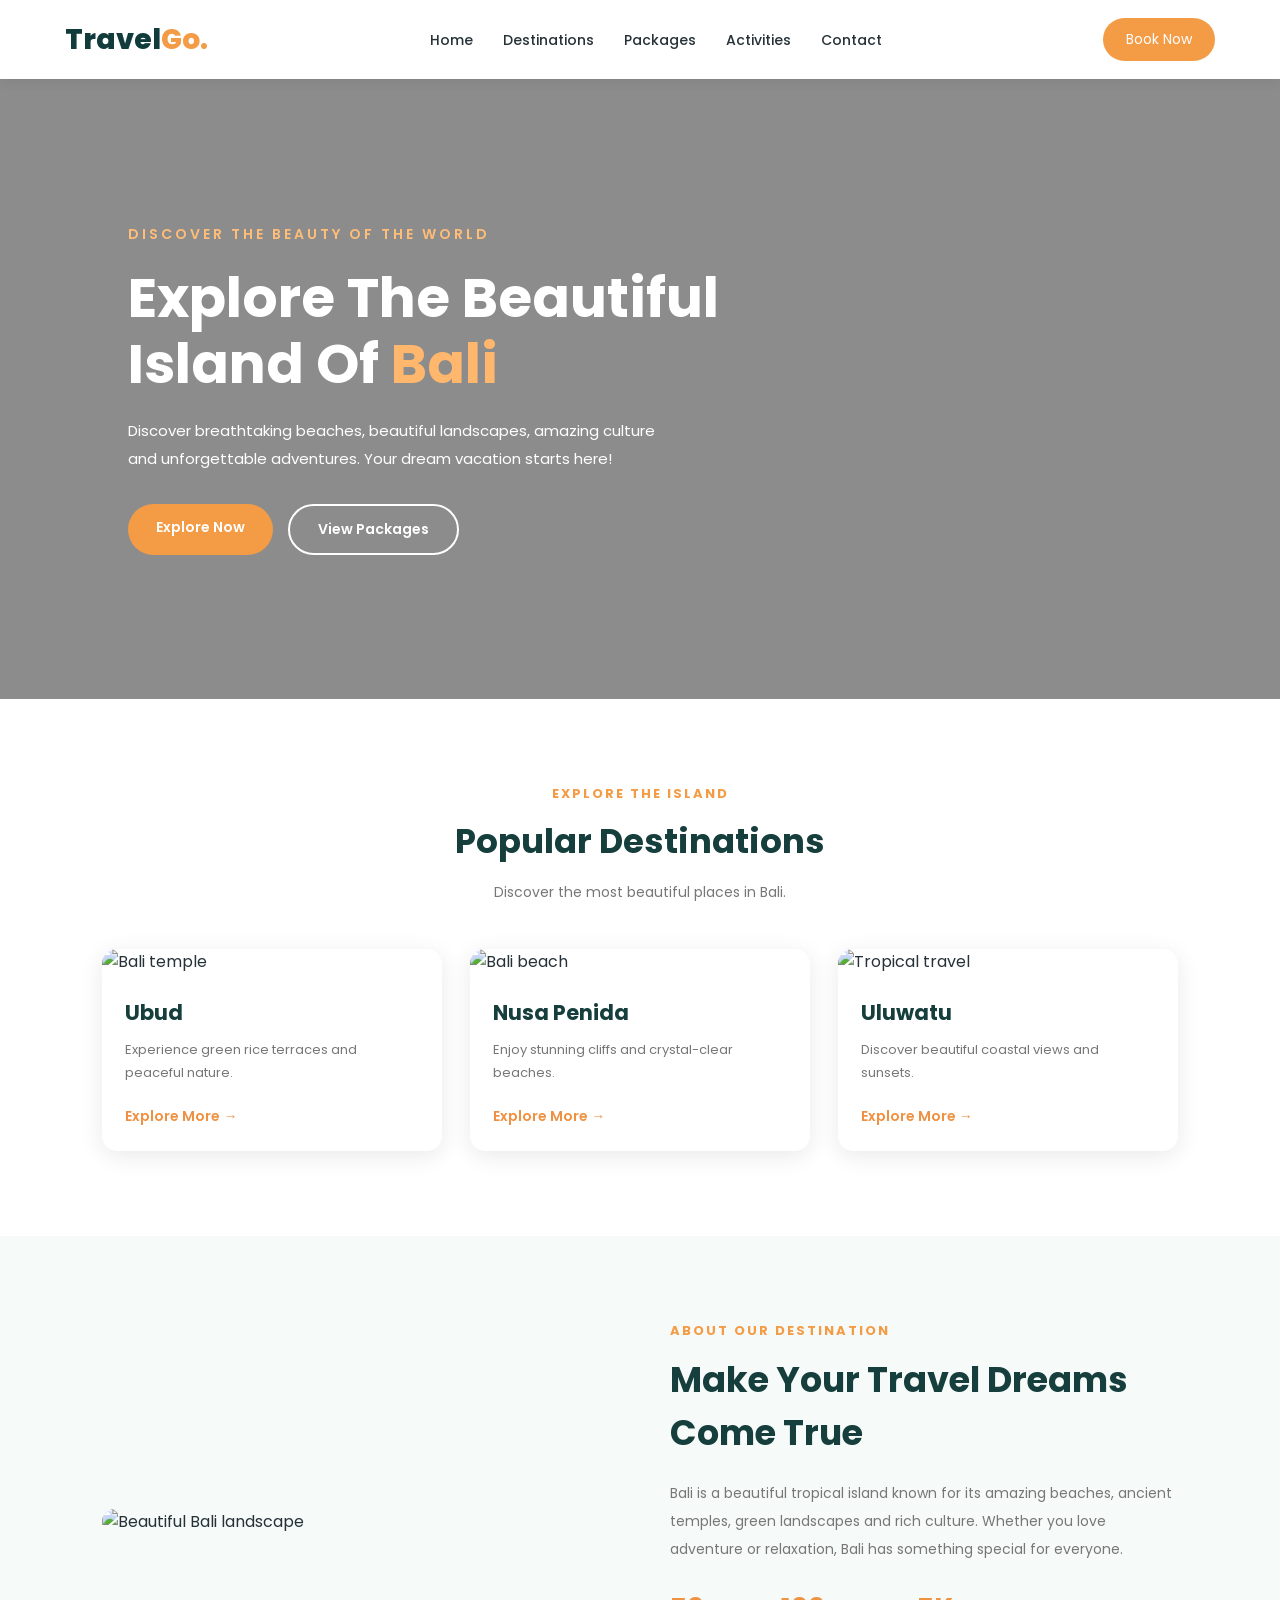
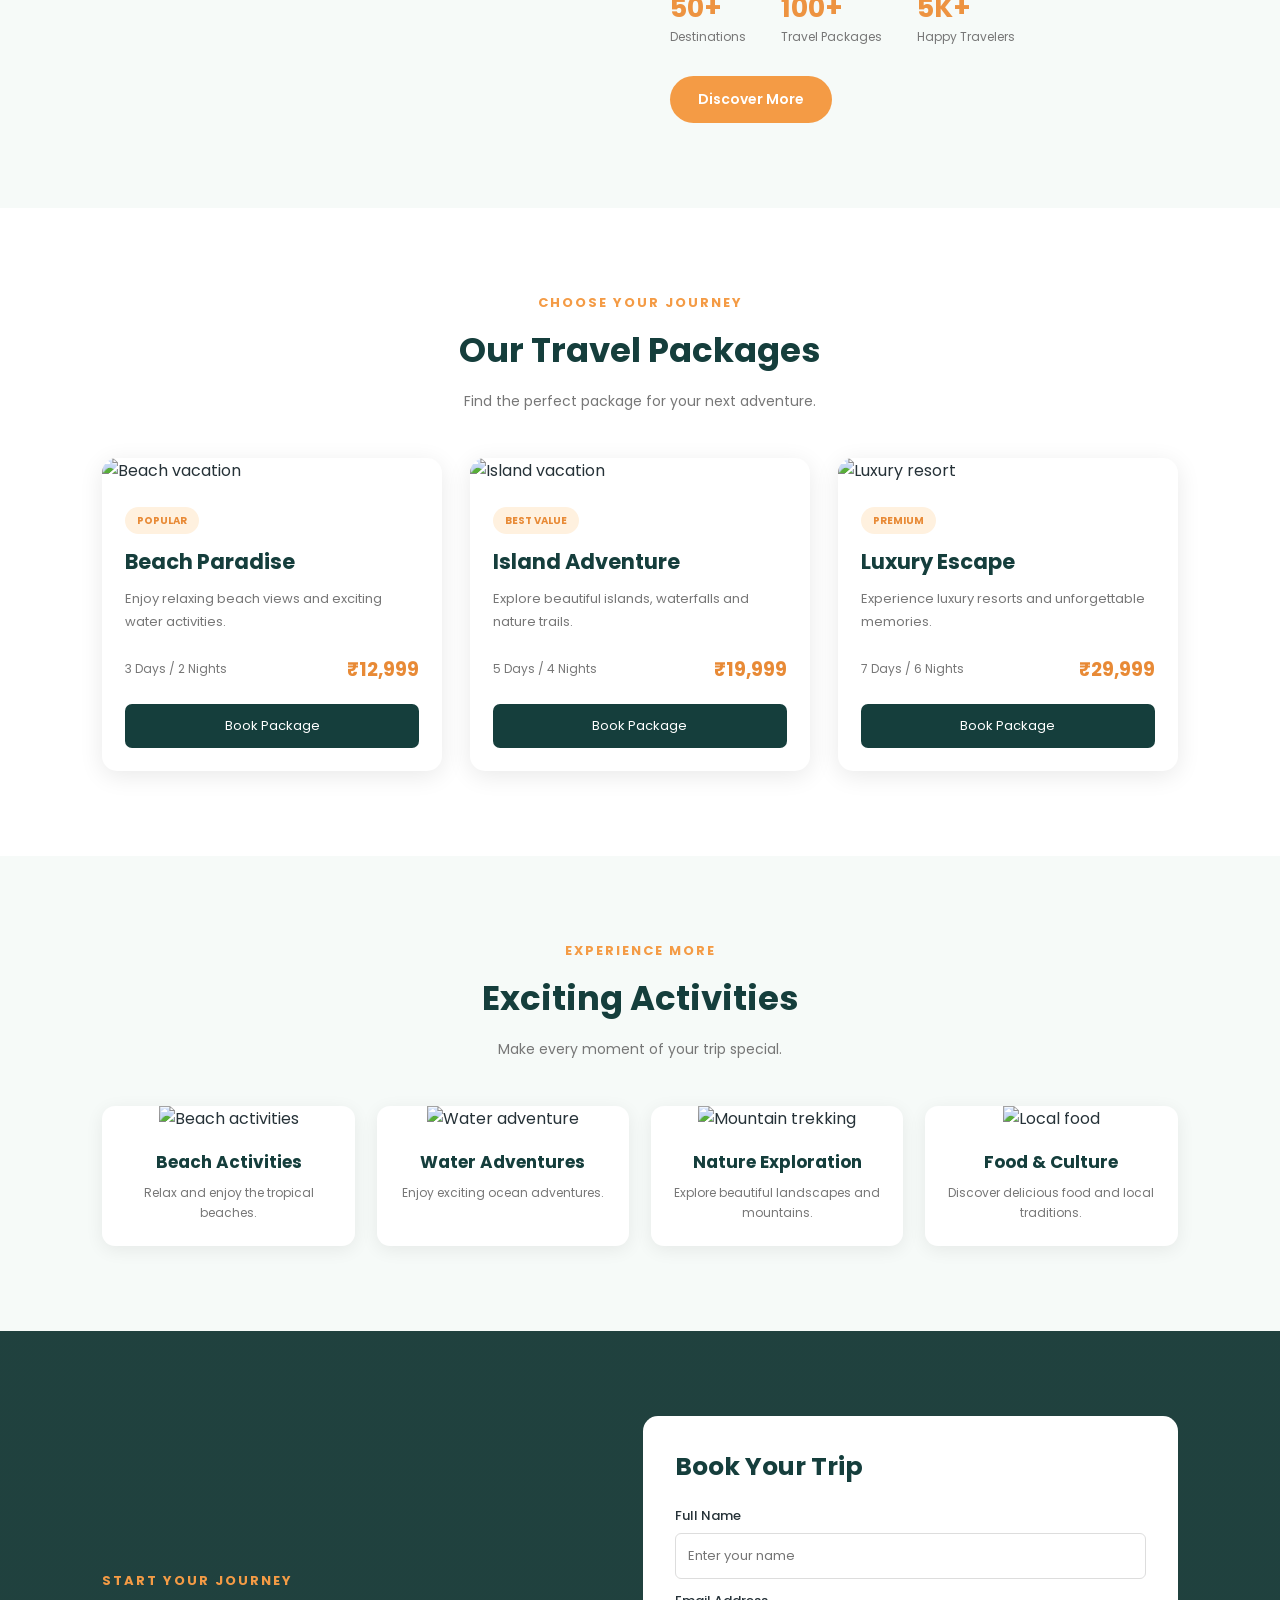
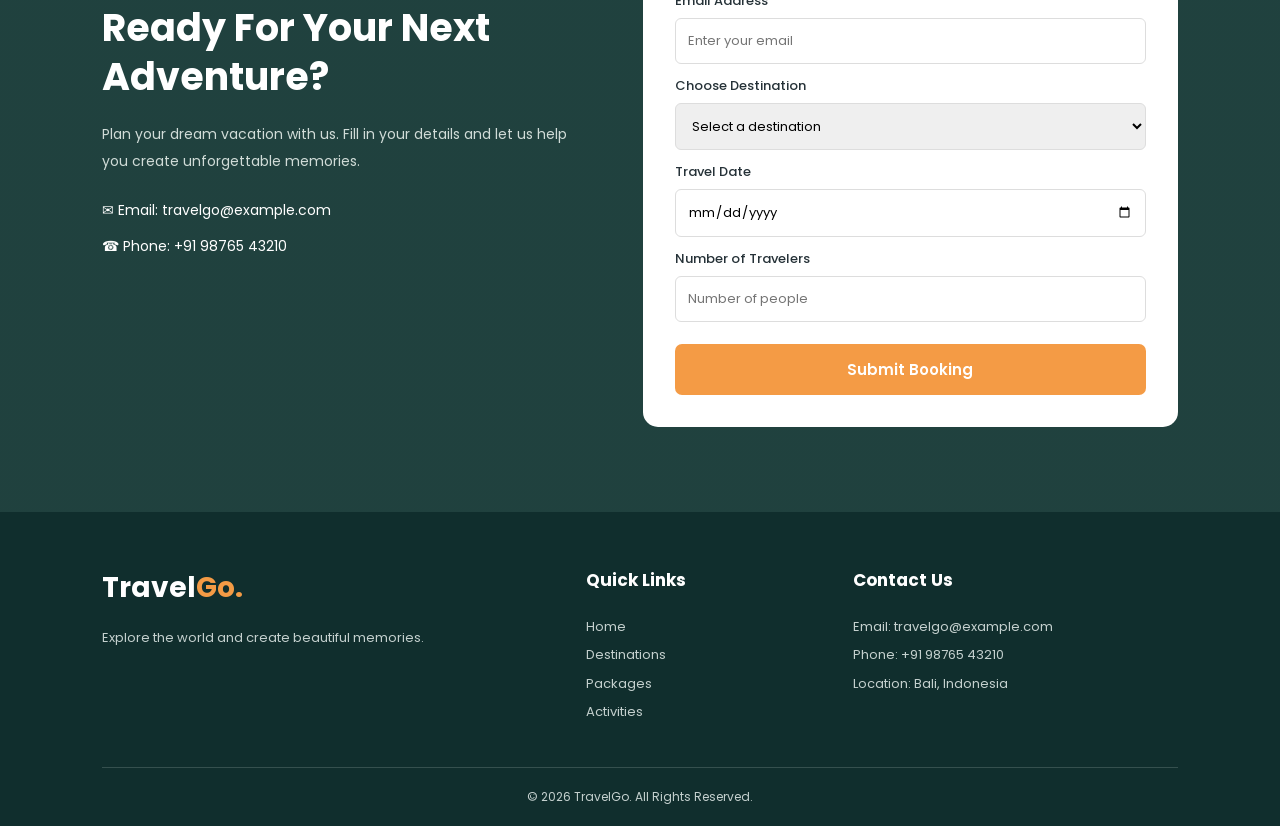
==== index.html @ c53ae279 "Add files via upload" ====
<!DOCTYPE html>
<html lang="en">
<head>
    <meta charset="UTF-8">
    <meta name="viewport" content="width=device-width, initial-scale=1.0">
    <title>Explore Bali - Travel Website</title>
    <link rel="stylesheet" href="style.css">
    <link rel="preconnect" href="https://fonts.googleapis.com">
    <link rel="preconnect" href="https://fonts.gstatic.com" crossorigin>
    <link href="https://fonts.googleapis.com/css2?family=Poppins:wght@300;400;500;600;700;800&display=swap" rel="stylesheet">
</head>
<body>

    <!-- Navbar -->
    <header>
        <nav class="navbar">
            <a href="#home" class="logo">Travel<span>Go.</span></a>

            <ul class="nav-links">
                <li><a href="#home">Home</a></li>
                <li><a href="#destinations">Destinations</a></li>
                <li><a href="#packages">Packages</a></li>
                <li><a href="#activities">Activities</a></li>
                <li><a href="#booking">Contact</a></li>
            </ul>

            <a href="#booking" class="nav-btn">Book Now</a>
        </nav>
    </header>

    <!-- Hero Section -->
    <section class="hero" id="home">
        <div class="hero-content">
            <p class="tagline">DISCOVER THE BEAUTY OF THE WORLD</p>
            <h1>Explore The Beautiful Island Of <span>Bali</span></h1>
            <p class="hero-description">
                Discover breathtaking beaches, beautiful landscapes,
                amazing culture and unforgettable adventures.
                Your dream vacation starts here!
            </p>

            <div class="hero-buttons">
                <a href="#destinations" class="primary-btn">Explore Now</a>
                <a href="#packages" class="secondary-btn">View Packages</a>
            </div>
        </div>
    </section>

    <!-- Destinations Section -->
    <section class="destinations section" id="destinations">
        <div class="section-heading">
            <p>EXPLORE THE ISLAND</p>
            <h2>Popular Destinations</h2>
            <span>Discover the most beautiful places in Bali.</span>
        </div>

        <div class="destination-container">

            <div class="destination-card">
                <img src="https://images.unsplash.com/photo-1537996194471-e657df975ab4?w=800" alt="Bali temple">
                <div class="card-content">
                    <h3>Ubud</h3>
                    <p>Experience green rice terraces and peaceful nature.</p>
                    <a href="#booking">Explore More →</a>
                </div>
            </div>

            <div class="destination-card">
                <img src="https://images.unsplash.com/photo-1518548419970-58e3b4079ab2?w=800" alt="Bali beach">
                <div class="card-content">
                    <h3>Nusa Penida</h3>
                    <p>Enjoy stunning cliffs and crystal-clear beaches.</p>
                    <a href="#booking">Explore More →</a>
                </div>
            </div>

            <div class="destination-card">
                <img src="https://images.unsplash.com/photo-1530789253388-582c481c54b0?w=800" alt="Tropical travel">
                <div class="card-content">
                    <h3>Uluwatu</h3>
                    <p>Discover beautiful coastal views and sunsets.</p>
                    <a href="#booking">Explore More →</a>
                </div>
            </div>

        </div>
    </section>

    <!-- About Section -->
    <section class="about section">
        <div class="about-image">
            <img src="https://images.unsplash.com/photo-1537996194471-e657df975ab4?w=1000" alt="Beautiful Bali landscape">
        </div>

        <div class="about-content">
            <p class="small-title">ABOUT OUR DESTINATION</p>
            <h2>Make Your Travel Dreams Come True</h2>
            <p>
                Bali is a beautiful tropical island known for its
                amazing beaches, ancient temples, green landscapes
                and rich culture. Whether you love adventure or
                relaxation, Bali has something special for everyone.
            </p>

            <div class="stats">
                <div>
                    <h3>50+</h3>
                    <p>Destinations</p>
                </div>
                <div>
                    <h3>100+</h3>
                    <p>Travel Packages</p>
                </div>
                <div>
                    <h3>5K+</h3>
                    <p>Happy Travelers</p>
                </div>
            </div>

            <a href="#packages" class="primary-btn">Discover More</a>
        </div>
    </section>

    <!-- Packages Section -->
    <section class="packages section" id="packages">
        <div class="section-heading">
            <p>CHOOSE YOUR JOURNEY</p>
            <h2>Our Travel Packages</h2>
            <span>Find the perfect package for your next adventure.</span>
        </div>

        <div class="package-container">

            <div class="package-card">
                <img src="https://images.unsplash.com/photo-1500375592092-40eb2168fd21?w=800" alt="Beach vacation">
                <div class="package-content">
                    <span class="package-label">POPULAR</span>
                    <h3>Beach Paradise</h3>
                    <p>Enjoy relaxing beach views and exciting water activities.</p>
                    <div class="package-info">
                        <span>3 Days / 2 Nights</span>
                        <h4>₹12,999</h4>
                    </div>
                    <a href="#booking" class="package-btn">Book Package</a>
                </div>
            </div>

            <div class="package-card">
                <img src="https://images.unsplash.com/photo-1510414842594-a61c69b5ae57?w=800" alt="Island vacation">
                <div class="package-content">
                    <span class="package-label">BEST VALUE</span>
                    <h3>Island Adventure</h3>
                    <p>Explore beautiful islands, waterfalls and nature trails.</p>
                    <div class="package-info">
                        <span>5 Days / 4 Nights</span>
                        <h4>₹19,999</h4>
                    </div>
                    <a href="#booking" class="package-btn">Book Package</a>
                </div>
            </div>

            <div class="package-card">
                <img src="https://images.unsplash.com/photo-1519046904884-53103b34b206?w=800" alt="Luxury resort">
                <div class="package-content">
                    <span class="package-label">PREMIUM</span>
                    <h3>Luxury Escape</h3>
                    <p>Experience luxury resorts and unforgettable memories.</p>
                    <div class="package-info">
                        <span>7 Days / 6 Nights</span>
                        <h4>₹29,999</h4>
                    </div>
                    <a href="#booking" class="package-btn">Book Package</a>
                </div>
            </div>

        </div>
    </section>

    <!-- Activities Section -->
    <section class="activities section" id="activities">
        <div class="section-heading">
            <p>EXPERIENCE MORE</p>
            <h2>Exciting Activities</h2>
            <span>Make every moment of your trip special.</span>
        </div>

        <div class="activity-container">

            <div class="activity-card">
                <img src="https://images.unsplash.com/photo-1507525428034-b723cf961d3e?w=800" alt="Beach activities">
                <h3>Beach Activities</h3>
                <p>Relax and enjoy the tropical beaches.</p>
            </div>

            <div class="activity-card">
                <img src="https://images.unsplash.com/photo-1544551763-46a013bb70d5?w=800" alt="Water adventure">
                <h3>Water Adventures</h3>
                <p>Enjoy exciting ocean adventures.</p>
            </div>

            <div class="activity-card">
                <img src="https://images.unsplash.com/photo-1519681393784-d120267933ba?w=800" alt="Mountain trekking">
                <h3>Nature Exploration</h3>
                <p>Explore beautiful landscapes and mountains.</p>
            </div>

            <div class="activity-card">
                <img src="https://images.unsplash.com/photo-1517248135467-4c7edcad34c4?w=800" alt="Local food">
                <h3>Food & Culture</h3>
                <p>Discover delicious food and local traditions.</p>
            </div>

        </div>
    </section>

    <!-- Booking Section -->
    <section class="booking section" id="booking">
        <div class="booking-container">

            <div class="booking-text">
                <p class="small-title">START YOUR JOURNEY</p>
                <h2>Ready For Your Next Adventure?</h2>
                <p>
                    Plan your dream vacation with us.
                    Fill in your details and let us help
                    you create unforgettable memories.
                </p>
                <div class="booking-contact">
                    <p>✉ Email: travelgo@example.com</p>
                    <p>☎ Phone: +91 98765 43210</p>
                </div>
            </div>

            <form class="booking-form" action="#" method="get">
                <h3>Book Your Trip</h3>

                <label for="name">Full Name</label>
                <input type="text" id="name" placeholder="Enter your name" required>

                <label for="email">Email Address</label>
                <input type="email" id="email" placeholder="Enter your email" required>

                <label for="destination">Choose Destination</label>
                <select id="destination" required>
                    <option value="">Select a destination</option>
                    <option>Ubud</option>
                    <option>Nusa Penida</option>
                    <option>Uluwatu</option>
                </select>

                <label for="date">Travel Date</label>
                <input type="date" id="date" required>

                <label for="people">Number of Travelers</label>
                <input type="number" id="people" min="1" placeholder="Number of people" required>

                <button type="submit" class="submit-btn">Submit Booking</button>
            </form>

        </div>
    </section>

    <!-- Footer -->
    <footer>
        <div class="footer-container">
            <div>
                <h2>Travel<span>Go.</span></h2>
                <p>Explore the world and create beautiful memories.</p>
            </div>

            <div>
                <h3>Quick Links</h3>
                <a href="#home">Home</a>
                <a href="#destinations">Destinations</a>
                <a href="#packages">Packages</a>
                <a href="#activities">Activities</a>
            </div>

            <div>
                <h3>Contact Us</h3>
                <p>Email: travelgo@example.com</p>
                <p>Phone: +91 98765 43210</p>
                <p>Location: Bali, Indonesia</p>
            </div>
        </div>

        <div class="copyright">
            <p>© 2026 TravelGo. All Rights Reserved.</p>
        </div>
    </footer>

</body>
</html>
---- style.css ----
/* General Styling */
* {
    margin: 0;
    padding: 0;
    box-sizing: border-box;
    font-family: 'Poppins', sans-serif;
    scroll-behavior: smooth;
}

body {
    background-color: #ffffff;
    color: #263238;
}

a {
    text-decoration: none;
}

/* Navbar */
header {
    width: 100%;
    background-color: white;
    position: sticky;
    top: 0;
    z-index: 1000;
    box-shadow: 0 2px 12px rgba(0,0,0,0.08);
}

.navbar {
    max-width: 1200px;
    margin: auto;
    padding: 18px 25px;
    display: flex;
    justify-content: space-between;
    align-items: center;
}

.logo {
    font-size: 28px;
    font-weight: 800;
    color: #123c3c;
}

.logo span,
footer h2 span {
    color: #f49b45;
}

.nav-links {
    display: flex;
    gap: 30px;
    list-style: none;
}

.nav-links a {
    color: #263238;
    font-size: 14px;
    font-weight: 500;
    transition: 0.3s;
}

.nav-links a:hover {
    color: #ed9341;
}

.nav-btn {
    background: #f49b45;
    color: white;
    padding: 11px 23px;
    border-radius: 30px;
    font-size: 14px;
    transition: 0.3s;
}

.nav-btn:hover,
.primary-btn:hover,
.submit-btn:hover {
    background: #df7c25;
}

/* Hero Section */
.hero {
    min-height: 620px;
    background:
        linear-gradient(rgba(0,0,0,0.45), rgba(0,0,0,0.45)),
        url("https://images.unsplash.com/photo-1537996194471-e657df975ab4?w=1800") center/cover no-repeat;

    display: flex;
    align-items: center;
    padding: 70px 10%;
}

.hero-content {
    max-width: 650px;
    color: white;
}

.tagline {
    color: #ffbd77;
    font-size: 14px;
    letter-spacing: 3px;
    font-weight: 600;
    margin-bottom: 20px;
}

.hero h1 {
    font-size: 55px;
    line-height: 1.2;
    margin-bottom: 20px;
}

.hero h1 span {
    color: #ffb66d;
}

.hero-description {
    font-size: 15px;
    line-height: 1.9;
    margin-bottom: 30px;
    max-width: 550px;
}

.hero-buttons {
    display: flex;
    gap: 15px;
    flex-wrap: wrap;
}

.primary-btn,
.secondary-btn {
    display: inline-block;
    padding: 13px 28px;
    border-radius: 30px;
    font-size: 14px;
    font-weight: 600;
    transition: 0.3s;
}

.primary-btn {
    background: #f49b45;
    color: white;
}

.secondary-btn {
    border: 2px solid white;
    color: white;
}

.secondary-btn:hover {
    background: white;
    color: #123c3c;
}

/* Common Section Styling */
.section {
    padding: 85px 8%;
}

.section-heading {
    text-align: center;
    margin-bottom: 45px;
}

.section-heading p,
.small-title {
    color: #f49b45;
    font-size: 13px;
    font-weight: 700;
    letter-spacing: 2px;
    margin-bottom: 12px;
}

.section-heading h2 {
    font-size: 34px;
    color: #153e3c;
    margin-bottom: 12px;
}

.section-heading span {
    font-size: 14px;
    color: #777;
}

/* Destinations */
.destination-container {
    display: grid;
    grid-template-columns: repeat(3, 1fr);
    gap: 28px;
}

.destination-card {
    background: white;
    border-radius: 15px;
    overflow: hidden;
    box-shadow: 0 5px 25px rgba(0,0,0,0.09);
    transition: 0.3s;
}

.destination-card:hover,
.package-card:hover,
.activity-card:hover {
    transform: translateY(-8px);
}

.destination-card img {
    width: 100%;
    height: 240px;
    object-fit: cover;
}

.card-content {
    padding: 23px;
}

.card-content h3 {
    font-size: 21px;
    color: #153e3c;
    margin-bottom: 10px;
}

.card-content p {
    font-size: 13px;
    color: #777;
    line-height: 1.8;
    margin-bottom: 18px;
}

.card-content a {
    color: #ef9140;
    font-size: 14px;
    font-weight: 600;
}

/* About Section */
.about {
    display: flex;
    align-items: center;
    gap: 60px;
    background: #f6faf8;
}

.about-image {
    flex: 1;
}

.about-image img {
    width: 100%;
    height: 420px;
    object-fit: cover;
    border-radius: 18px;
}

.about-content {
    flex: 1;
}

.about-content h2 {
    font-size: 35px;
    color: #153e3c;
    margin-bottom: 20px;
}

.about-content > p:not(.small-title) {
    font-size: 14px;
    line-height: 2;
    color: #777;
    margin-bottom: 25px;
}

.stats {
    display: flex;
    gap: 35px;
    margin-bottom: 30px;
    flex-wrap: wrap;
}

.stats h3 {
    color: #ed9341;
    font-size: 27px;
}

.stats p {
    font-size: 12px;
    color: #777;
}

/* Packages */
.package-container {
    display: grid;
    grid-template-columns: repeat(3, 1fr);
    gap: 28px;
}

.package-card {
    background: white;
    border-radius: 15px;
    overflow: hidden;
    box-shadow: 0 5px 25px rgba(0,0,0,0.09);
    transition: 0.3s;
}

.package-card img {
    width: 100%;
    height: 220px;
    object-fit: cover;
}

.package-content {
    padding: 23px;
}

.package-label {
    background: #fff1df;
    color: #e88a36;
    padding: 6px 12px;
    border-radius: 20px;
    font-size: 10px;
    font-weight: 700;
}

.package-content h3 {
    margin: 15px 0 10px;
    color: #153e3c;
    font-size: 21px;
}

.package-content p {
    color: #777;
    font-size: 13px;
    line-height: 1.8;
    min-height: 48px;
}

.package-info {
    display: flex;
    justify-content: space-between;
    align-items: center;
    margin: 20px 0;
}

.package-info span {
    font-size: 12px;
    color: #777;
}

.package-info h4 {
    font-size: 19px;
    color: #e88a36;
}

.package-btn {
    display: block;
    background: #153e3c;
    color: white;
    padding: 12px;
    text-align: center;
    border-radius: 7px;
    font-size: 13px;
    transition: 0.3s;
}

.package-btn:hover {
    background: #ed9341;
}

/* Activities */
.activities {
    background: #f6faf8;
}

.activity-container {
    display: grid;
    grid-template-columns: repeat(4, 1fr);
    gap: 22px;
}

.activity-card {
    background: white;
    border-radius: 13px;
    overflow: hidden;
    text-align: center;
    padding-bottom: 22px;
    box-shadow: 0 4px 18px rgba(0,0,0,0.07);
    transition: 0.3s;
}

.activity-card img {
    width: 100%;
    height: 180px;
    object-fit: cover;
}

.activity-card h3 {
    color: #153e3c;
    margin: 18px 10px 8px;
    font-size: 17px;
}

.activity-card p {
    color: #777;
    font-size: 12px;
    padding: 0 12px;
    line-height: 1.7;
}

/* Booking Section */
.booking {
    background:
        linear-gradient(rgba(13,49,46,0.92), rgba(13,49,46,0.92)),
        url("https://images.unsplash.com/photo-1507525428034-b723cf961d3e?w=1500") center/cover;
}

.booking-container {
    max-width: 1100px;
    margin: auto;
    display: flex;
    align-items: center;
    gap: 70px;
}

.booking-text {
    flex: 1;
    color: white;
}

.booking-text h2 {
    font-size: 38px;
    line-height: 1.3;
    margin-bottom: 20px;
}

.booking-text > p:not(.small-title) {
    color: #d1dcd8;
    font-size: 14px;
    line-height: 1.9;
    margin-bottom: 25px;
}

.booking-contact p {
    font-size: 14px;
    margin: 15px 0;
}

.booking-form {
    flex: 1;
    background: white;
    padding: 32px;
    border-radius: 15px;
}

.booking-form h3 {
    color: #153e3c;
    font-size: 25px;
    margin-bottom: 20px;
}

.booking-form label {
    display: block;
    font-size: 13px;
    font-weight: 500;
    margin: 12px 0 7px;
}

.booking-form input,
.booking-form select {
    width: 100%;
    padding: 12px;
    border: 1px solid #ddd;
    border-radius: 6px;
    outline: none;
    font-size: 13px;
}

.booking-form input:focus,
.booking-form select:focus {
    border-color: #ed9341;
}

.submit-btn {
    width: 100%;
    padding: 14px;
    margin-top: 22px;
    border: none;
    background: #f49b45;
    color: white;
    font-size: 15px;
    font-weight: 600;
    border-radius: 7px;
    cursor: pointer;
    transition: 0.3s;
}

/* Footer */
footer {
    background: #102e2d;
    color: white;
    padding: 55px 8% 20px;
}

.footer-container {
    display: grid;
    grid-template-columns: 2fr 1fr 1.5fr;
    gap: 50px;
    max-width: 1200px;
    margin: auto;
}

.footer-container h2 {
    font-size: 28px;
    margin-bottom: 15px;
}

.footer-container h3 {
    font-size: 17px;
    margin-bottom: 20px;
}

.footer-container p,
.footer-container a {
    color: #c4d0ce;
    font-size: 13px;
    line-height: 2.2;
}

.footer-container a {
    display: block;
    transition: 0.3s;
}

.footer-container a:hover {
    color: #f49b45;
}

.copyright {
    text-align: center;
    border-top: 1px solid #35504e;
    padding-top: 20px;
    margin-top: 40px;
}

.copyright p {
    color: #c4d0ce;
    font-size: 12px;
}

/* Tablet Responsive */
@media (max-width: 900px) {

    .navbar {
        flex-wrap: wrap;
        gap: 15px;
    }

    .nav-links {
        gap: 15px;
    }

    .nav-links a {
        font-size: 12px;
    }

    .hero h1 {
        font-size: 43px;
    }

    .destination-container,
    .package-container {
        grid-template-columns: repeat(2, 1fr);
    }

    .activity-container {
        grid-template-columns: repeat(2, 1fr);
    }

    .about {
        gap: 30px;
    }

    .about-content h2 {
        font-size: 28px;
    }

    .booking-container {
        gap: 30px;
    }
}

/* Mobile Responsive */
@media (max-width: 600px) {

    .navbar {
        flex-direction: column;
        padding: 15px;
    }

    .nav-links {
        justify-content: center;
        flex-wrap: wrap;
        gap: 12px 18px;
    }

    .nav-links a {
        font-size: 12px;
    }

    .nav-btn {
        padding: 9px 20px;
    }

    .hero {
        min-height: 550px;
        padding: 50px 7%;
    }

    .hero h1 {
        font-size: 36px;
    }

    .hero-description {
        font-size: 13px;
    }

    .section {
        padding: 60px 6%;
    }

    .section-heading h2 {
        font-size: 27px;
    }

    .destination-container,
    .package-container,
    .activity-container {
        grid-template-columns: 1fr;
    }

    .about {
        flex-direction: column;
    }

    .about-image img {
        height: 280px;
    }

    .about-content h2 {
        font-size: 28px;
    }

    .stats {
        gap: 20px;
    }

    .booking-container {
        flex-direction: column;
        align-items: stretch;
    }

    .booking-text h2 {
        font-size: 30px;
    }

    .booking-form {
        padding: 22px;
        width: 100%;
    }

    .footer-container {
        grid-template-columns: 1fr;
        gap: 30px;
    }

    .footer-container h3 {
        margin-bottom: 10px;
    }
}
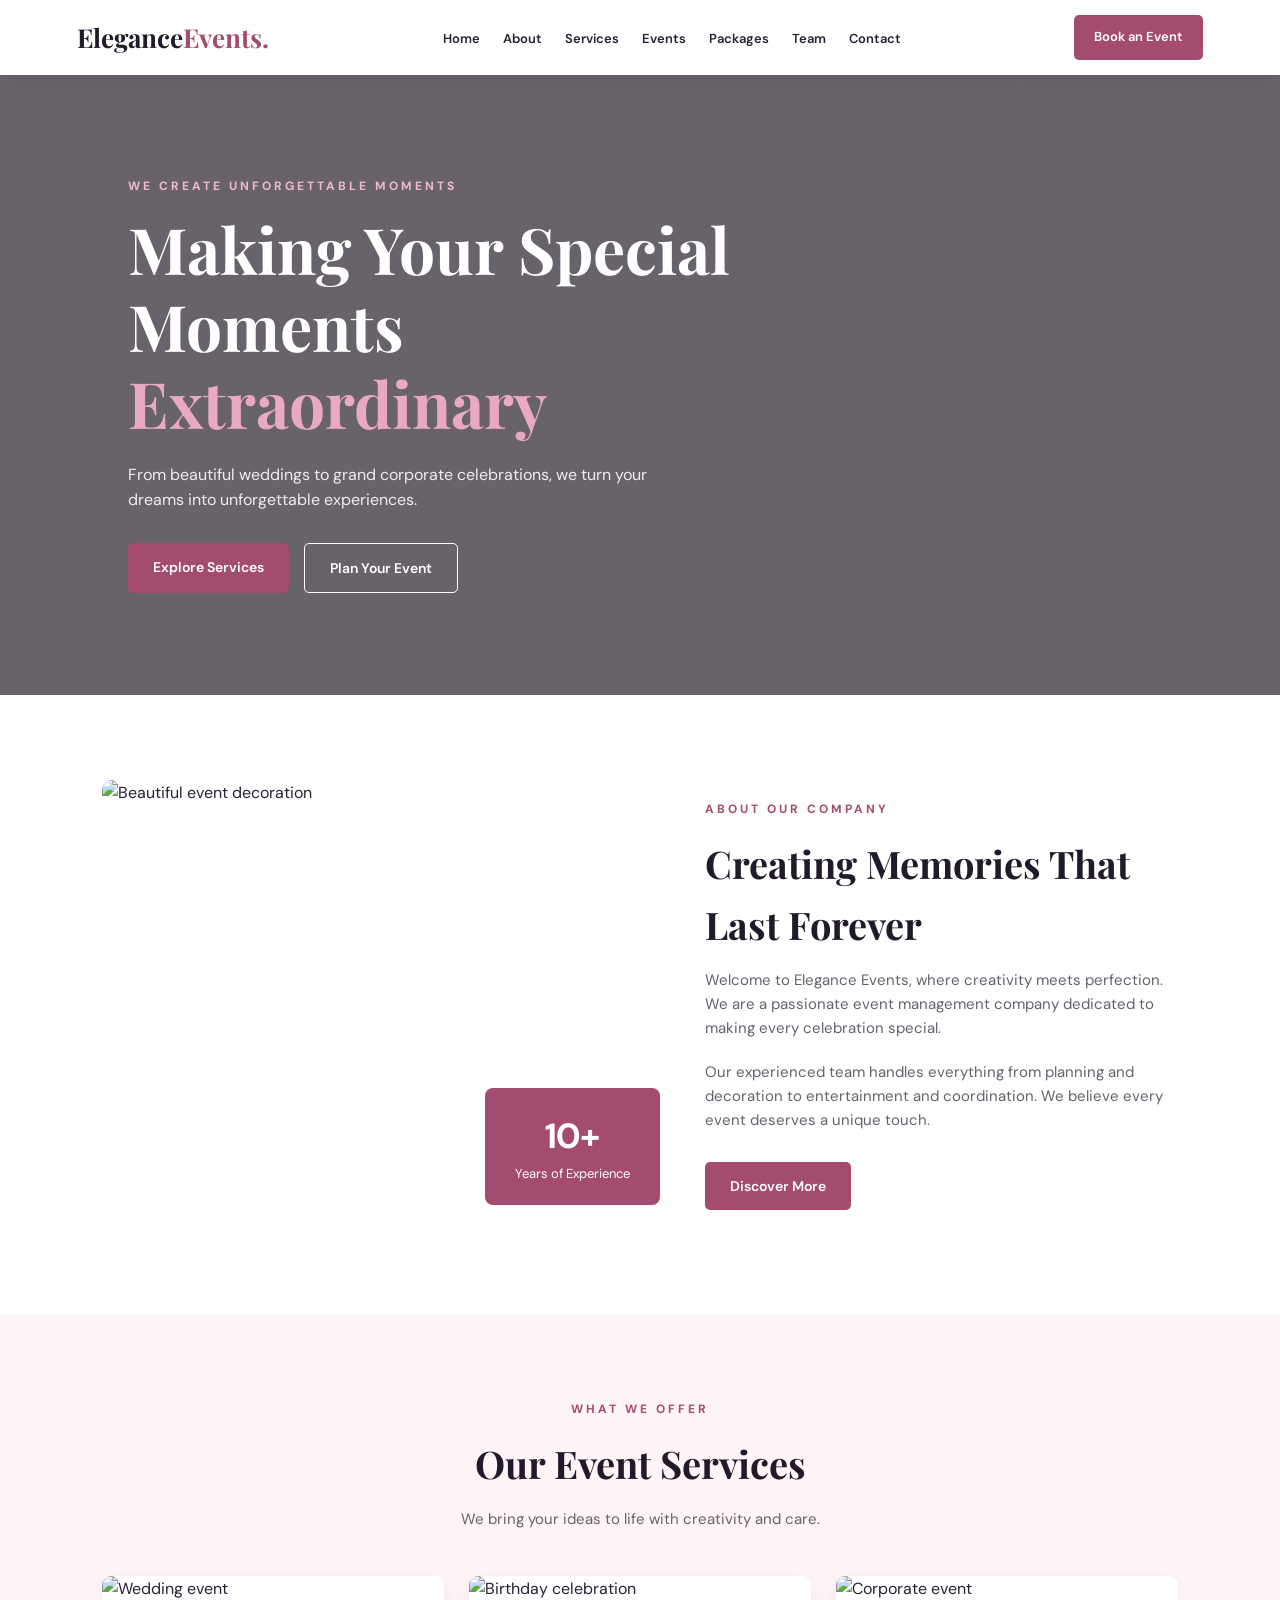
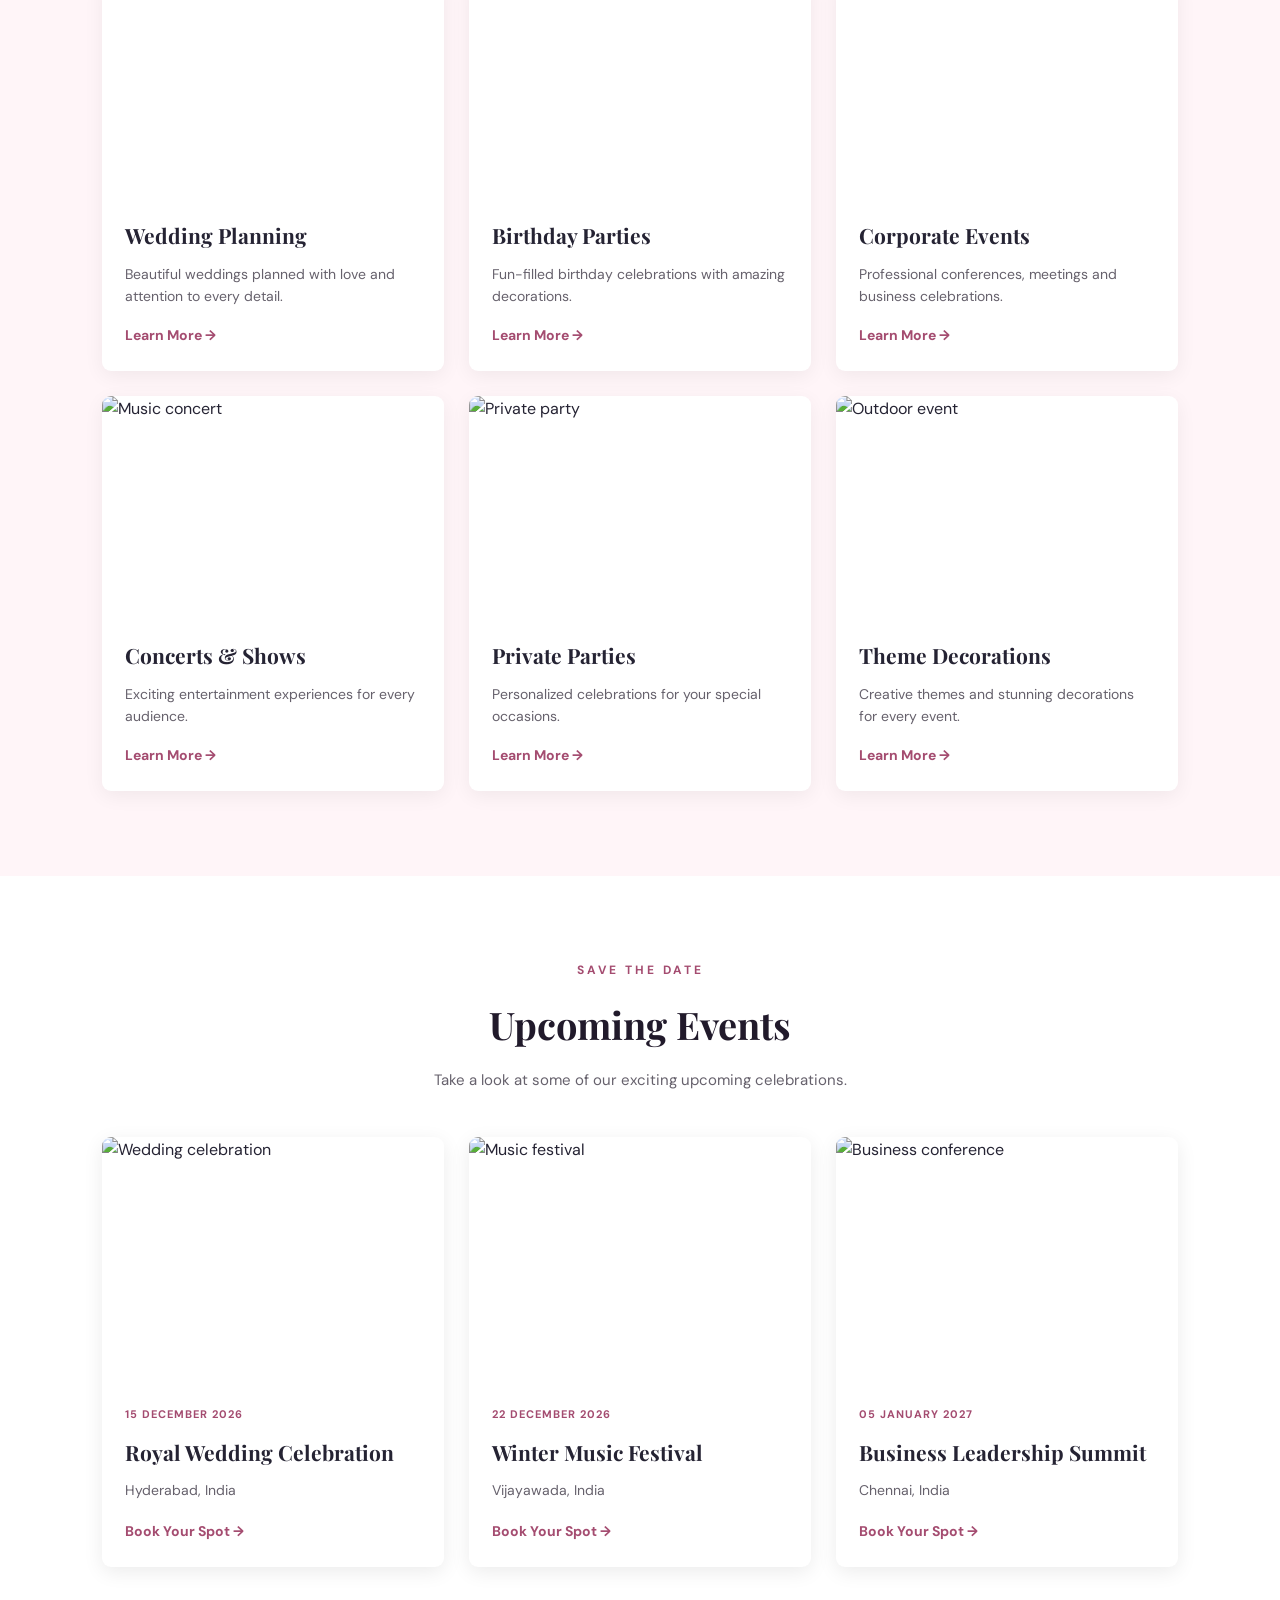
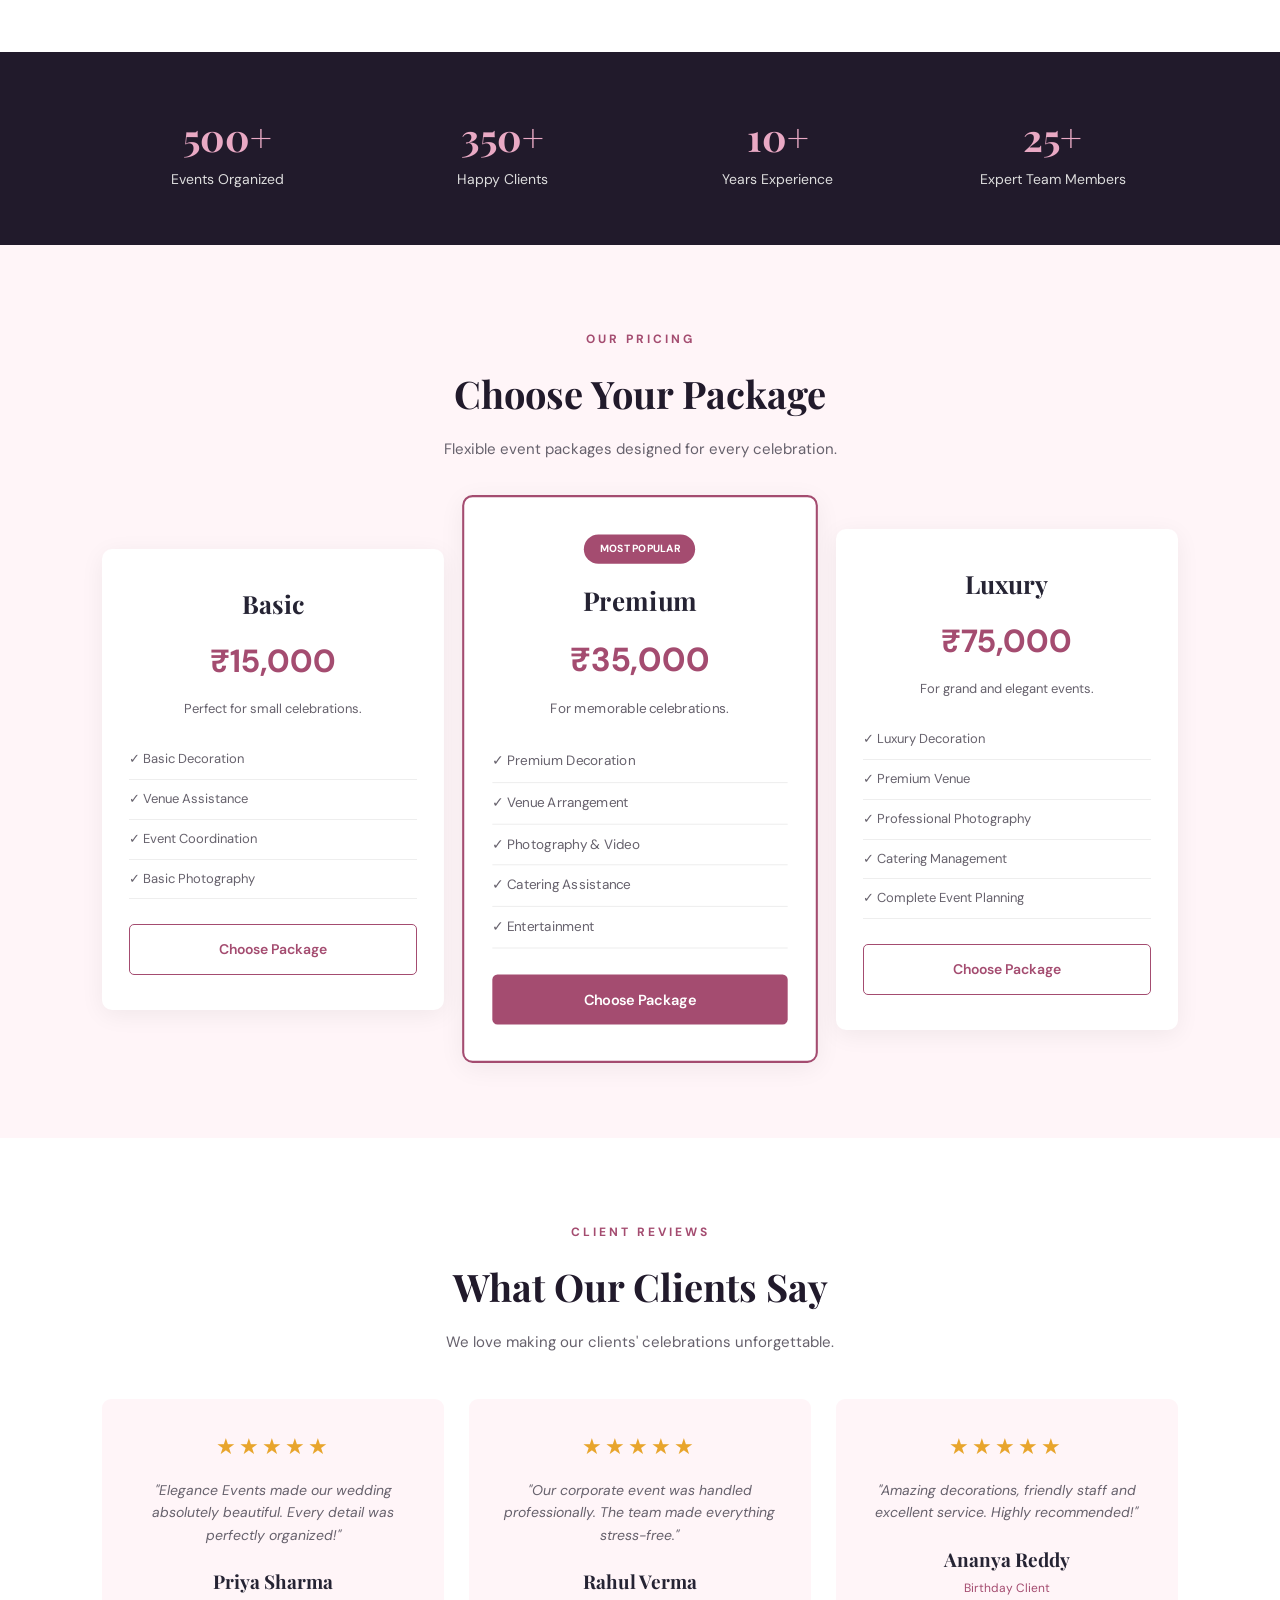
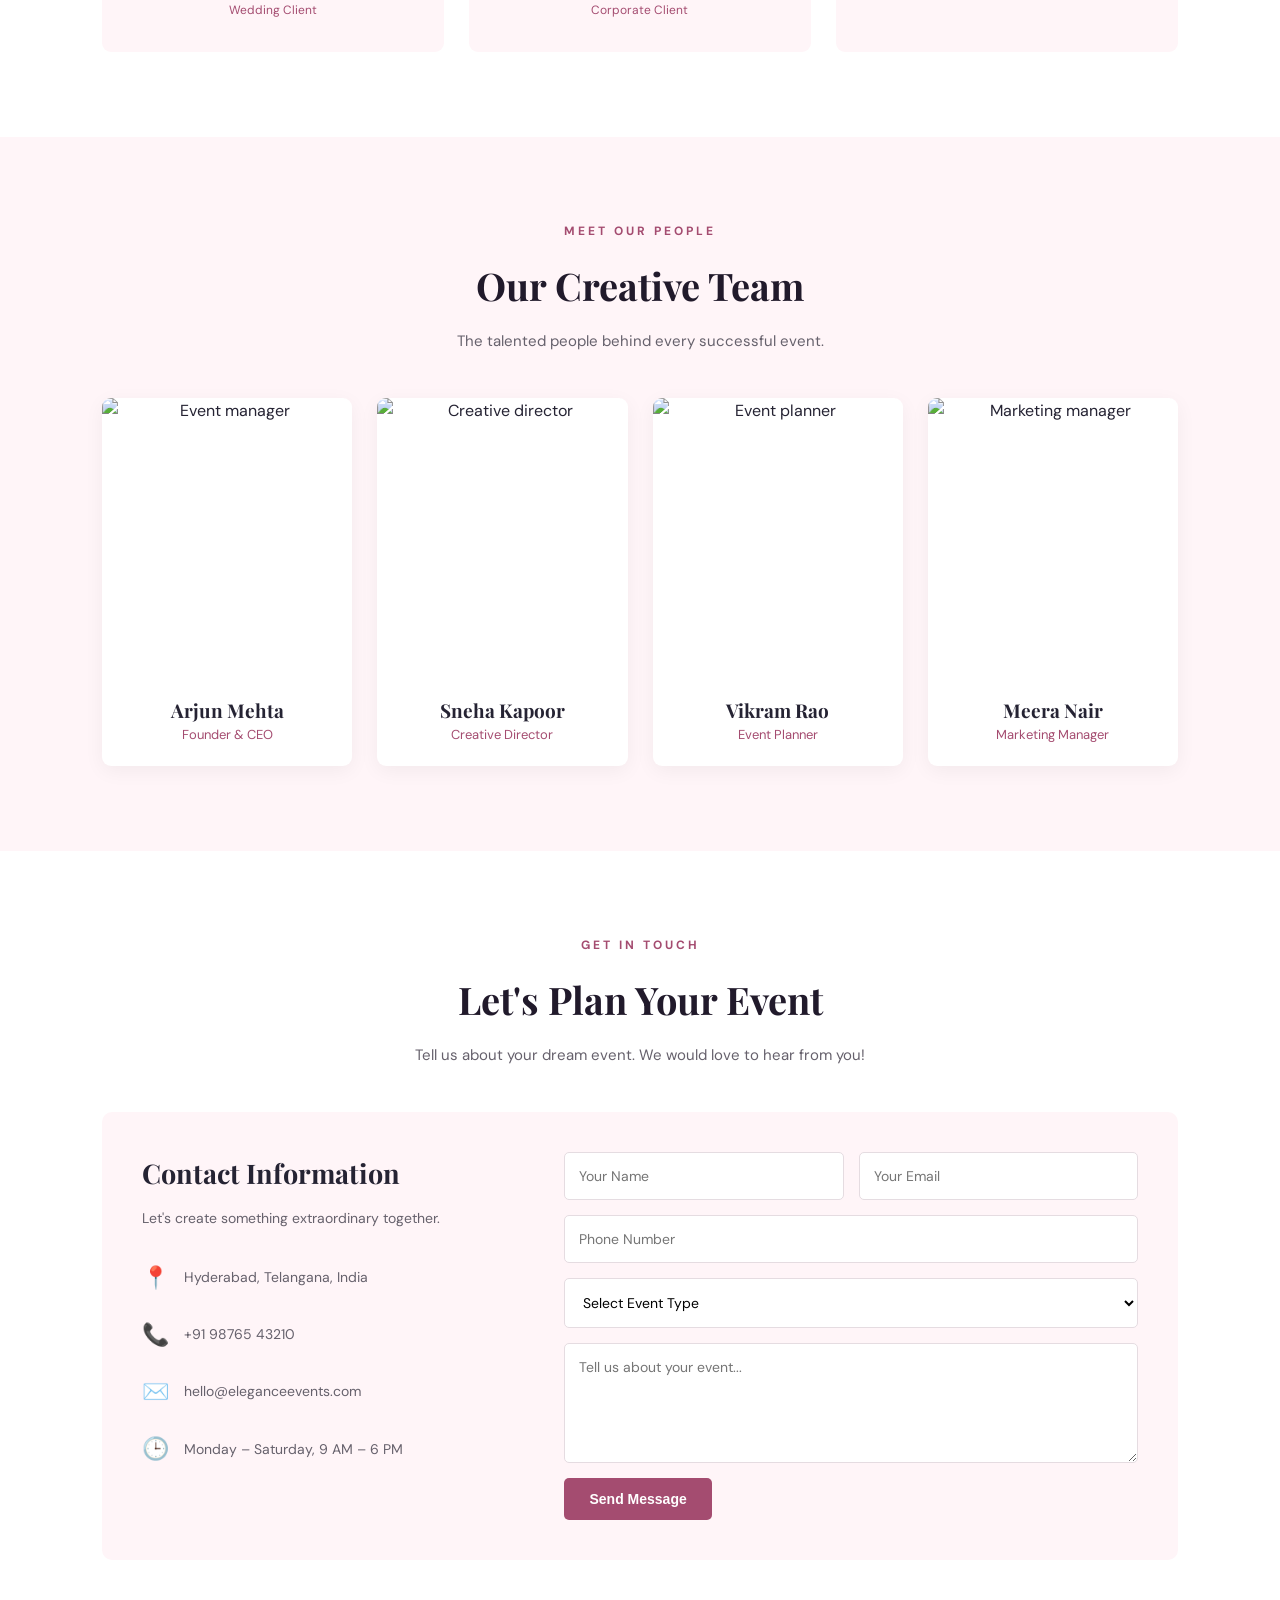
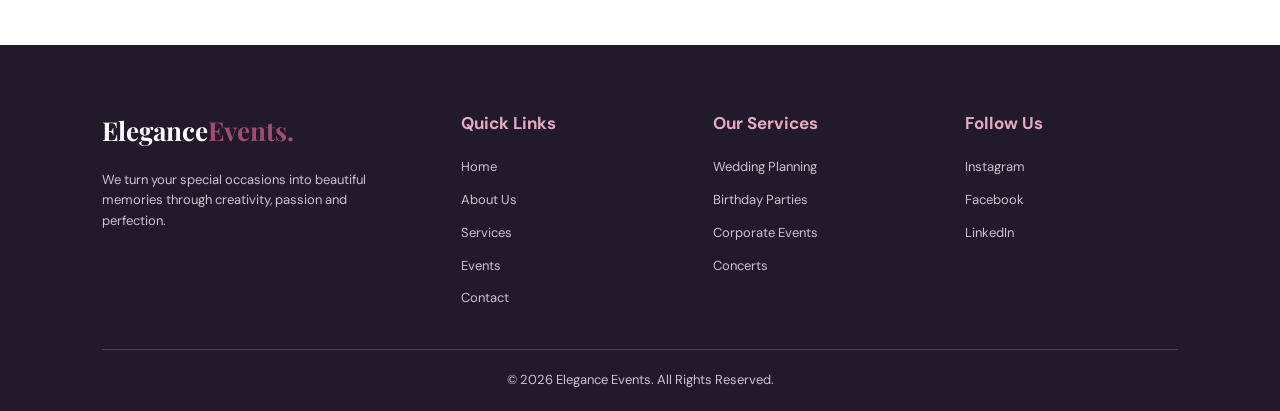
==== commit 09f2fad4: "Add files via upload" ====
--- a/index.html
+++ b/index.html
@@ -4,289 +4,427 @@
 <head>
     <meta charset="UTF-8">
     <meta name="viewport" content="width=device-width, initial-scale=1.0">
-    <title>Explore Bali - Travel Website</title>
+    <title>Elegance Events | Event Management</title>
     <link rel="stylesheet" href="style.css">
     <link rel="preconnect" href="https://fonts.googleapis.com">
     <link rel="preconnect" href="https://fonts.gstatic.com" crossorigin>
-    <link href="https://fonts.googleapis.com/css2?family=Poppins:wght@300;400;500;600;700;800&display=swap" rel="stylesheet">
+    <link href="https://fonts.googleapis.com/css2?family=DM+Sans:wght@400;500;600;700&family=Playfair+Display:wght@500;600;700&display=swap" rel="stylesheet">
 </head>
 <body>
 
     <!-- Navbar -->
     <header>
         <nav class="navbar">
-            <a href="#home" class="logo">Travel<span>Go.</span></a>
+            <a href="#home" class="logo">Elegance<span>Events.</span></a>
 
             <ul class="nav-links">
                 <li><a href="#home">Home</a></li>
-                <li><a href="#destinations">Destinations</a></li>
+                <li><a href="#about">About</a></li>
+                <li><a href="#services">Services</a></li>
+                <li><a href="#events">Events</a></li>
                 <li><a href="#packages">Packages</a></li>
-                <li><a href="#activities">Activities</a></li>
-                <li><a href="#booking">Contact</a></li>
+                <li><a href="#team">Team</a></li>
+                <li><a href="#contact">Contact</a></li>
             </ul>
 
-            <a href="#booking" class="nav-btn">Book Now</a>
+            <a href="#contact" class="nav-btn">Book an Event</a>
         </nav>
     </header>
 
     <!-- Hero Section -->
     <section class="hero" id="home">
         <div class="hero-content">
-            <p class="tagline">DISCOVER THE BEAUTY OF THE WORLD</p>
-            <h1>Explore The Beautiful Island Of <span>Bali</span></h1>
-            <p class="hero-description">
-                Discover breathtaking beaches, beautiful landscapes,
-                amazing culture and unforgettable adventures.
-                Your dream vacation starts here!
+            <p class="tagline">WE CREATE UNFORGETTABLE MOMENTS</p>
+            <h1>Making Your Special Moments <span>Extraordinary</span></h1>
+            <p>
+                From beautiful weddings to grand corporate celebrations,
+                we turn your dreams into unforgettable experiences.
             </p>
-
             <div class="hero-buttons">
-                <a href="#destinations" class="primary-btn">Explore Now</a>
-                <a href="#packages" class="secondary-btn">View Packages</a>
-            </div>
-        </div>
-    </section>
-
-    <!-- Destinations Section -->
-    <section class="destinations section" id="destinations">
-        <div class="section-heading">
-            <p>EXPLORE THE ISLAND</p>
-            <h2>Popular Destinations</h2>
-            <span>Discover the most beautiful places in Bali.</span>
-        </div>
-
-        <div class="destination-container">
-
-            <div class="destination-card">
-                <img src="https://images.unsplash.com/photo-1537996194471-e657df975ab4?w=800" alt="Bali temple">
-                <div class="card-content">
-                    <h3>Ubud</h3>
-                    <p>Experience green rice terraces and peaceful nature.</p>
-                    <a href="#booking">Explore More →</a>
-                </div>
-            </div>
-
-            <div class="destination-card">
-                <img src="https://images.unsplash.com/photo-1518548419970-58e3b4079ab2?w=800" alt="Bali beach">
-                <div class="card-content">
-                    <h3>Nusa Penida</h3>
-                    <p>Enjoy stunning cliffs and crystal-clear beaches.</p>
-                    <a href="#booking">Explore More →</a>
-                </div>
-            </div>
-
-            <div class="destination-card">
-                <img src="https://images.unsplash.com/photo-1530789253388-582c481c54b0?w=800" alt="Tropical travel">
-                <div class="card-content">
-                    <h3>Uluwatu</h3>
-                    <p>Discover beautiful coastal views and sunsets.</p>
-                    <a href="#booking">Explore More →</a>
-                </div>
-            </div>
-
+                <a href="#services" class="btn primary-btn">Explore Services</a>
+                <a href="#contact" class="btn outline-btn">Plan Your Event</a>
+            </div>
         </div>
     </section>
 
     <!-- About Section -->
-    <section class="about section">
+    <section class="about section" id="about">
         <div class="about-image">
-            <img src="https://images.unsplash.com/photo-1537996194471-e657df975ab4?w=1000" alt="Beautiful Bali landscape">
+            <img src="https://images.unsplash.com/photo-1519167758481-83f550bb49b3?w=900" alt="Beautiful event decoration">
+            <div class="experience">
+                <h2>10+</h2>
+                <p>Years of Experience</p>
+            </div>
         </div>
 
         <div class="about-content">
-            <p class="small-title">ABOUT OUR DESTINATION</p>
-            <h2>Make Your Travel Dreams Come True</h2>
+            <p class="section-tag">ABOUT OUR COMPANY</p>
+            <h2>Creating Memories That Last Forever</h2>
             <p>
-                Bali is a beautiful tropical island known for its
-                amazing beaches, ancient temples, green landscapes
-                and rich culture. Whether you love adventure or
-                relaxation, Bali has something special for everyone.
+                Welcome to Elegance Events, where creativity meets
+                perfection. We are a passionate event management
+                company dedicated to making every celebration special.
             </p>
-
-            <div class="stats">
-                <div>
-                    <h3>50+</h3>
-                    <p>Destinations</p>
-                </div>
-                <div>
-                    <h3>100+</h3>
-                    <p>Travel Packages</p>
-                </div>
-                <div>
-                    <h3>5K+</h3>
-                    <p>Happy Travelers</p>
-                </div>
-            </div>
-
-            <a href="#packages" class="primary-btn">Discover More</a>
+            <p>
+                Our experienced team handles everything from planning
+                and decoration to entertainment and coordination.
+                We believe every event deserves a unique touch.
+            </p>
+            <a href="#contact" class="btn primary-btn">Discover More</a>
+        </div>
+    </section>
+
+    <!-- Services Section -->
+    <section class="services section" id="services">
+        <div class="section-heading">
+            <p class="section-tag">WHAT WE OFFER</p>
+            <h2>Our Event Services</h2>
+            <p>We bring your ideas to life with creativity and care.</p>
+        </div>
+
+        <div class="service-grid">
+
+            <div class="service-card">
+                <img src="https://images.unsplash.com/photo-1519741497674-611481863552?w=700" alt="Wedding event">
+                <div class="service-info">
+                    <h3>Wedding Planning</h3>
+                    <p>Beautiful weddings planned with love and attention to every detail.</p>
+                    <a href="#contact">Learn More →</a>
+                </div>
+            </div>
+
+            <div class="service-card">
+                <img src="https://images.unsplash.com/photo-1530103862676-de8c9debad1d?w=700" alt="Birthday celebration">
+                <div class="service-info">
+                    <h3>Birthday Parties</h3>
+                    <p>Fun-filled birthday celebrations with amazing decorations.</p>
+                    <a href="#contact">Learn More →</a>
+                </div>
+            </div>
+
+            <div class="service-card">
+                <img src="https://images.unsplash.com/photo-1511795409834-ef04bbd61622?w=700" alt="Corporate event">
+                <div class="service-info">
+                    <h3>Corporate Events</h3>
+                    <p>Professional conferences, meetings and business celebrations.</p>
+                    <a href="#contact">Learn More →</a>
+                </div>
+            </div>
+
+            <div class="service-card">
+                <img src="https://images.unsplash.com/photo-1492684223066-81342ee5ff30?w=700" alt="Music concert">
+                <div class="service-info">
+                    <h3>Concerts & Shows</h3>
+                    <p>Exciting entertainment experiences for every audience.</p>
+                    <a href="#contact">Learn More →</a>
+                </div>
+            </div>
+
+            <div class="service-card">
+                <img src="https://images.unsplash.com/photo-1464366400600-7168b8af9bc3?w=700" alt="Private party">
+                <div class="service-info">
+                    <h3>Private Parties</h3>
+                    <p>Personalized celebrations for your special occasions.</p>
+                    <a href="#contact">Learn More →</a>
+                </div>
+            </div>
+
+            <div class="service-card">
+                <img src="https://images.unsplash.com/photo-1478146896981-b80fe463b330?w=700" alt="Outdoor event">
+                <div class="service-info">
+                    <h3>Theme Decorations</h3>
+                    <p>Creative themes and stunning decorations for every event.</p>
+                    <a href="#contact">Learn More →</a>
+                </div>
+            </div>
+
+        </div>
+    </section>
+
+    <!-- Upcoming Events -->
+    <section class="events section" id="events">
+        <div class="section-heading">
+            <p class="section-tag">SAVE THE DATE</p>
+            <h2>Upcoming Events</h2>
+            <p>Take a look at some of our exciting upcoming celebrations.</p>
+        </div>
+
+        <div class="event-grid">
+
+            <div class="event-card">
+                <img src="https://images.unsplash.com/photo-1507504031003-b417219a0fde?w=700" alt="Wedding celebration">
+                <div class="event-details">
+                    <span class="event-date">15 DECEMBER 2026</span>
+                    <h3>Royal Wedding Celebration</h3>
+                    <p>Hyderabad, India</p>
+                    <a href="#contact" class="text-btn">Book Your Spot →</a>
+                </div>
+            </div>
+
+            <div class="event-card">
+                <img src="https://images.unsplash.com/photo-1492684223066-81342ee5ff30?w=700" alt="Music festival">
+                <div class="event-details">
+                    <span class="event-date">22 DECEMBER 2026</span>
+                    <h3>Winter Music Festival</h3>
+                    <p>Vijayawada, India</p>
+                    <a href="#contact" class="text-btn">Book Your Spot →</a>
+                </div>
+            </div>
+
+            <div class="event-card">
+                <img src="https://images.unsplash.com/photo-1511795409834-ef04bbd61622?w=700" alt="Business conference">
+                <div class="event-details">
+                    <span class="event-date">05 JANUARY 2027</span>
+                    <h3>Business Leadership Summit</h3>
+                    <p>Chennai, India</p>
+                    <a href="#contact" class="text-btn">Book Your Spot →</a>
+                </div>
+            </div>
+
+        </div>
+    </section>
+
+    <!-- Statistics -->
+    <section class="stats">
+        <div class="stat-item">
+            <h2>500+</h2>
+            <p>Events Organized</p>
+        </div>
+        <div class="stat-item">
+            <h2>350+</h2>
+            <p>Happy Clients</p>
+        </div>
+        <div class="stat-item">
+            <h2>10+</h2>
+            <p>Years Experience</p>
+        </div>
+        <div class="stat-item">
+            <h2>25+</h2>
+            <p>Expert Team Members</p>
         </div>
     </section>
 
     <!-- Packages Section -->
     <section class="packages section" id="packages">
         <div class="section-heading">
-            <p>CHOOSE YOUR JOURNEY</p>
-            <h2>Our Travel Packages</h2>
-            <span>Find the perfect package for your next adventure.</span>
-        </div>
-
-        <div class="package-container">
+            <p class="section-tag">OUR PRICING</p>
+            <h2>Choose Your Package</h2>
+            <p>Flexible event packages designed for every celebration.</p>
+        </div>
+
+        <div class="package-grid">
 
             <div class="package-card">
-                <img src="https://images.unsplash.com/photo-1500375592092-40eb2168fd21?w=800" alt="Beach vacation">
-                <div class="package-content">
-                    <span class="package-label">POPULAR</span>
-                    <h3>Beach Paradise</h3>
-                    <p>Enjoy relaxing beach views and exciting water activities.</p>
-                    <div class="package-info">
-                        <span>3 Days / 2 Nights</span>
-                        <h4>₹12,999</h4>
-                    </div>
-                    <a href="#booking" class="package-btn">Book Package</a>
-                </div>
+                <h3>Basic</h3>
+                <h2>₹15,000</h2>
+                <p>Perfect for small celebrations.</p>
+                <ul>
+                    <li>✓ Basic Decoration</li>
+                    <li>✓ Venue Assistance</li>
+                    <li>✓ Event Coordination</li>
+                    <li>✓ Basic Photography</li>
+                </ul>
+                <a href="#contact" class="btn package-btn">Choose Package</a>
+            </div>
+
+            <div class="package-card featured">
+                <span class="popular">MOST POPULAR</span>
+                <h3>Premium</h3>
+                <h2>₹35,000</h2>
+                <p>For memorable celebrations.</p>
+                <ul>
+                    <li>✓ Premium Decoration</li>
+                    <li>✓ Venue Arrangement</li>
+                    <li>✓ Photography & Video</li>
+                    <li>✓ Catering Assistance</li>
+                    <li>✓ Entertainment</li>
+                </ul>
+                <a href="#contact" class="btn primary-btn">Choose Package</a>
             </div>
 
             <div class="package-card">
-                <img src="https://images.unsplash.com/photo-1510414842594-a61c69b5ae57?w=800" alt="Island vacation">
-                <div class="package-content">
-                    <span class="package-label">BEST VALUE</span>
-                    <h3>Island Adventure</h3>
-                    <p>Explore beautiful islands, waterfalls and nature trails.</p>
-                    <div class="package-info">
-                        <span>5 Days / 4 Nights</span>
-                        <h4>₹19,999</h4>
-                    </div>
-                    <a href="#booking" class="package-btn">Book Package</a>
-                </div>
-            </div>
-
-            <div class="package-card">
-                <img src="https://images.unsplash.com/photo-1519046904884-53103b34b206?w=800" alt="Luxury resort">
-                <div class="package-content">
-                    <span class="package-label">PREMIUM</span>
-                    <h3>Luxury Escape</h3>
-                    <p>Experience luxury resorts and unforgettable memories.</p>
-                    <div class="package-info">
-                        <span>7 Days / 6 Nights</span>
-                        <h4>₹29,999</h4>
-                    </div>
-                    <a href="#booking" class="package-btn">Book Package</a>
-                </div>
-            </div>
-
-        </div>
-    </section>
-
-    <!-- Activities Section -->
-    <section class="activities section" id="activities">
-        <div class="section-heading">
-            <p>EXPERIENCE MORE</p>
-            <h2>Exciting Activities</h2>
-            <span>Make every moment of your trip special.</span>
-        </div>
-
-        <div class="activity-container">
-
-            <div class="activity-card">
-                <img src="https://images.unsplash.com/photo-1507525428034-b723cf961d3e?w=800" alt="Beach activities">
-                <h3>Beach Activities</h3>
-                <p>Relax and enjoy the tropical beaches.</p>
-            </div>
-
-            <div class="activity-card">
-                <img src="https://images.unsplash.com/photo-1544551763-46a013bb70d5?w=800" alt="Water adventure">
-                <h3>Water Adventures</h3>
-                <p>Enjoy exciting ocean adventures.</p>
-            </div>
-
-            <div class="activity-card">
-                <img src="https://images.unsplash.com/photo-1519681393784-d120267933ba?w=800" alt="Mountain trekking">
-                <h3>Nature Exploration</h3>
-                <p>Explore beautiful landscapes and mountains.</p>
-            </div>
-
-            <div class="activity-card">
-                <img src="https://images.unsplash.com/photo-1517248135467-4c7edcad34c4?w=800" alt="Local food">
-                <h3>Food & Culture</h3>
-                <p>Discover delicious food and local traditions.</p>
-            </div>
-
-        </div>
-    </section>
-
-    <!-- Booking Section -->
-    <section class="booking section" id="booking">
-        <div class="booking-container">
-
-            <div class="booking-text">
-                <p class="small-title">START YOUR JOURNEY</p>
-                <h2>Ready For Your Next Adventure?</h2>
-                <p>
-                    Plan your dream vacation with us.
-                    Fill in your details and let us help
-                    you create unforgettable memories.
-                </p>
-                <div class="booking-contact">
-                    <p>✉ Email: travelgo@example.com</p>
-                    <p>☎ Phone: +91 98765 43210</p>
-                </div>
-            </div>
-
-            <form class="booking-form" action="#" method="get">
-                <h3>Book Your Trip</h3>
-
-                <label for="name">Full Name</label>
-                <input type="text" id="name" placeholder="Enter your name" required>
-
-                <label for="email">Email Address</label>
-                <input type="email" id="email" placeholder="Enter your email" required>
-
-                <label for="destination">Choose Destination</label>
-                <select id="destination" required>
-                    <option value="">Select a destination</option>
-                    <option>Ubud</option>
-                    <option>Nusa Penida</option>
-                    <option>Uluwatu</option>
+                <h3>Luxury</h3>
+                <h2>₹75,000</h2>
+                <p>For grand and elegant events.</p>
+                <ul>
+                    <li>✓ Luxury Decoration</li>
+                    <li>✓ Premium Venue</li>
+                    <li>✓ Professional Photography</li>
+                    <li>✓ Catering Management</li>
+                    <li>✓ Complete Event Planning</li>
+                </ul>
+                <a href="#contact" class="btn package-btn">Choose Package</a>
+            </div>
+
+        </div>
+    </section>
+
+    <!-- Testimonials -->
+    <section class="testimonials section" id="testimonials">
+        <div class="section-heading">
+            <p class="section-tag">CLIENT REVIEWS</p>
+            <h2>What Our Clients Say</h2>
+            <p>We love making our clients' celebrations unforgettable.</p>
+        </div>
+
+        <div class="testimonial-grid">
+
+            <div class="testimonial-card">
+                <div class="stars">★★★★★</div>
+                <p>"Elegance Events made our wedding absolutely beautiful. Every detail was perfectly organized!"</p>
+                <h3>Priya Sharma</h3>
+                <span>Wedding Client</span>
+            </div>
+
+            <div class="testimonial-card">
+                <div class="stars">★★★★★</div>
+                <p>"Our corporate event was handled professionally. The team made everything stress-free."</p>
+                <h3>Rahul Verma</h3>
+                <span>Corporate Client</span>
+            </div>
+
+            <div class="testimonial-card">
+                <div class="stars">★★★★★</div>
+                <p>"Amazing decorations, friendly staff and excellent service. Highly recommended!"</p>
+                <h3>Ananya Reddy</h3>
+                <span>Birthday Client</span>
+            </div>
+
+        </div>
+    </section>
+
+    <!-- Team Section -->
+    <section class="team section" id="team">
+        <div class="section-heading">
+            <p class="section-tag">MEET OUR PEOPLE</p>
+            <h2>Our Creative Team</h2>
+            <p>The talented people behind every successful event.</p>
+        </div>
+
+        <div class="team-grid">
+
+            <div class="team-card">
+                <img src="https://images.unsplash.com/photo-1560250097-0b93528c311a?w=600" alt="Event manager">
+                <h3>Arjun Mehta</h3>
+                <p>Founder & CEO</p>
+            </div>
+
+            <div class="team-card">
+                <img src="https://images.unsplash.com/photo-1580489944761-15a19d654956?w=600" alt="Creative director">
+                <h3>Sneha Kapoor</h3>
+                <p>Creative Director</p>
+            </div>
+
+            <div class="team-card">
+                <img src="https://images.unsplash.com/photo-1500648767791-00dcc994a43e?w=600" alt="Event planner">
+                <h3>Vikram Rao</h3>
+                <p>Event Planner</p>
+            </div>
+
+            <div class="team-card">
+                <img src="https://images.unsplash.com/photo-1544005313-94ddf0286df2?w=600" alt="Marketing manager">
+                <h3>Meera Nair</h3>
+                <p>Marketing Manager</p>
+            </div>
+
+        </div>
+    </section>
+
+    <!-- Contact Section -->
+    <section class="contact section" id="contact">
+        <div class="section-heading">
+            <p class="section-tag">GET IN TOUCH</p>
+            <h2>Let's Plan Your Event</h2>
+            <p>Tell us about your dream event. We would love to hear from you!</p>
+        </div>
+
+        <div class="contact-container">
+
+            <div class="contact-info">
+                <h3>Contact Information</h3>
+                <p>Let's create something extraordinary together.</p>
+
+                <div class="contact-detail">
+                    <span>📍</span>
+                    <p>Hyderabad, Telangana, India</p>
+                </div>
+
+                <div class="contact-detail">
+                    <span>📞</span>
+                    <p>+91 98765 43210</p>
+                </div>
+
+                <div class="contact-detail">
+                    <span>✉️</span>
+                    <p>hello@eleganceevents.com</p>
+                </div>
+
+                <div class="contact-detail">
+                    <span>🕒</span>
+                    <p>Monday – Saturday, 9 AM – 6 PM</p>
+                </div>
+            </div>
+
+            <form class="contact-form">
+                <div class="input-row">
+                    <input type="text" placeholder="Your Name" required>
+                    <input type="email" placeholder="Your Email" required>
+                </div>
+
+                <input type="tel" placeholder="Phone Number">
+                <select required>
+                    <option value="">Select Event Type</option>
+                    <option>Wedding</option>
+                    <option>Birthday Party</option>
+                    <option>Corporate Event</option>
+                    <option>Concert</option>
+                    <option>Private Party</option>
+                    <option>Other</option>
                 </select>
 
-                <label for="date">Travel Date</label>
-                <input type="date" id="date" required>
-
-                <label for="people">Number of Travelers</label>
-                <input type="number" id="people" min="1" placeholder="Number of people" required>
-
-                <button type="submit" class="submit-btn">Submit Booking</button>
+                <textarea rows="5" placeholder="Tell us about your event..." required></textarea>
+
+                <button type="submit" class="btn primary-btn">Send Message</button>
             </form>
 
         </div>
     </section>
 
     <!-- Footer -->
-    <footer>
-        <div class="footer-container">
-            <div>
-                <h2>Travel<span>Go.</span></h2>
-                <p>Explore the world and create beautiful memories.</p>
-            </div>
-
-            <div>
+    <footer class="footer">
+        <div class="footer-content">
+            <div class="footer-about">
+                <a href="#home" class="logo">Elegance<span>Events.</span></a>
+                <p>We turn your special occasions into beautiful memories through creativity, passion and perfection.</p>
+            </div>
+
+            <div class="footer-links">
                 <h3>Quick Links</h3>
                 <a href="#home">Home</a>
-                <a href="#destinations">Destinations</a>
-                <a href="#packages">Packages</a>
-                <a href="#activities">Activities</a>
-            </div>
-
-            <div>
-                <h3>Contact Us</h3>
-                <p>Email: travelgo@example.com</p>
-                <p>Phone: +91 98765 43210</p>
-                <p>Location: Bali, Indonesia</p>
+                <a href="#about">About Us</a>
+                <a href="#services">Services</a>
+                <a href="#events">Events</a>
+                <a href="#contact">Contact</a>
+            </div>
+
+            <div class="footer-links">
+                <h3>Our Services</h3>
+                <a href="#services">Wedding Planning</a>
+                <a href="#services">Birthday Parties</a>
+                <a href="#services">Corporate Events</a>
+                <a href="#services">Concerts</a>
+            </div>
+
+            <div class="footer-links">
+                <h3>Follow Us</h3>
+                <a href="#">Instagram</a>
+                <a href="#">Facebook</a>
+                <a href="#">LinkedIn</a>
             </div>
         </div>
 
         <div class="copyright">
-            <p>© 2026 TravelGo. All Rights Reserved.</p>
+            <p>© 2026 Elegance Events. All Rights Reserved.</p>
         </div>
     </footer>
 
--- a/style.css
+++ b/style.css
@@ -4,121 +4,185 @@
     margin: 0;
     padding: 0;
     box-sizing: border-box;
-    font-family: 'Poppins', sans-serif;
     scroll-behavior: smooth;
 }
 
 body {
+    font-family: 'DM Sans', sans-serif;
+    color: #252333;
     background-color: #ffffff;
-    color: #263238;
+    line-height: 1.6;
+}
+
+:root {
+    --primary: #a44c70;
+    --dark: #211a2b;
+    --light: #fff5f8;
+    --text: #66616c;
 }
 
 a {
     text-decoration: none;
+    color: inherit;
+}
+
+img {
+    width: 100%;
+    display: block;
+    object-fit: cover;
+}
+
+.section {
+    padding: 85px 8%;
 }
 
 /* Navbar */
 header {
-    width: 100%;
-    background-color: white;
+    background: #ffffff;
     position: sticky;
     top: 0;
     z-index: 1000;
-    box-shadow: 0 2px 12px rgba(0,0,0,0.08);
+    box-shadow: 0 2px 15px rgba(0,0,0,0.07);
 }
 
 .navbar {
-    max-width: 1200px;
-    margin: auto;
-    padding: 18px 25px;
+    min-height: 75px;
+    padding: 15px 6%;
     display: flex;
+    align-items: center;
     justify-content: space-between;
-    align-items: center;
+    gap: 20px;
 }
 
 .logo {
-    font-size: 28px;
-    font-weight: 800;
-    color: #123c3c;
-}
-
-.logo span,
-footer h2 span {
-    color: #f49b45;
+    font-family: 'Playfair Display', serif;
+    font-size: 26px;
+    font-weight: 700;
+    color: var(--dark);
+    white-space: nowrap;
+}
+
+.logo span {
+    color: var(--primary);
 }
 
 .nav-links {
     display: flex;
-    gap: 30px;
     list-style: none;
+    align-items: center;
+    gap: 23px;
 }
 
 .nav-links a {
-    color: #263238;
+    font-size: 13px;
+    font-weight: 600;
+    transition: 0.3s;
+}
+
+.nav-links a:hover {
+    color: var(--primary);
+}
+
+.nav-btn {
+    background: var(--primary);
+    color: white;
+    padding: 12px 20px;
+    border-radius: 5px;
+    font-size: 13px;
+    font-weight: 600;
+    transition: 0.3s;
+    white-space: nowrap;
+}
+
+.nav-btn:hover,
+.primary-btn:hover {
+    background: #803653;
+    transform: translateY(-2px);
+}
+
+/* Buttons */
+.btn {
+    display: inline-block;
+    padding: 13px 25px;
+    border-radius: 5px;
     font-size: 14px;
-    font-weight: 500;
+    font-weight: 600;
+    cursor: pointer;
+    border: none;
     transition: 0.3s;
 }
 
-.nav-links a:hover {
-    color: #ed9341;
-}
-
-.nav-btn {
-    background: #f49b45;
-    color: white;
-    padding: 11px 23px;
-    border-radius: 30px;
-    font-size: 14px;
-    transition: 0.3s;
-}
-
-.nav-btn:hover,
-.primary-btn:hover,
-.submit-btn:hover {
-    background: #df7c25;
+.primary-btn {
+    background: var(--primary);
+    color: white;
+}
+
+.outline-btn {
+    border: 1px solid white;
+    color: white;
+}
+
+.outline-btn:hover {
+    background: white;
+    color: var(--dark);
+}
+
+.package-btn {
+    border: 1px solid var(--primary);
+    color: var(--primary);
+    background: transparent;
+}
+
+.package-btn:hover {
+    background: var(--primary);
+    color: white;
 }
 
 /* Hero Section */
 .hero {
     min-height: 620px;
     background:
-        linear-gradient(rgba(0,0,0,0.45), rgba(0,0,0,0.45)),
-        url("https://images.unsplash.com/photo-1537996194471-e657df975ab4?w=1800") center/cover no-repeat;
-
+        linear-gradient(rgba(23, 15, 27, 0.65), rgba(23, 15, 27, 0.65)),
+        url("https://images.unsplash.com/photo-1519167758481-83f550bb49b3?w=1800") center/cover no-repeat;
     display: flex;
     align-items: center;
-    padding: 70px 10%;
+    padding: 80px 10%;
+    color: white;
 }
 
 .hero-content {
-    max-width: 650px;
-    color: white;
-}
-
-.tagline {
-    color: #ffbd77;
-    font-size: 14px;
+    max-width: 700px;
+}
+
+.tagline,
+.section-tag {
+    color: var(--primary);
+    font-size: 12px;
     letter-spacing: 3px;
-    font-weight: 600;
-    margin-bottom: 20px;
+    font-weight: 700;
+    margin-bottom: 15px;
+}
+
+.hero .tagline {
+    color: #f1b8d0;
 }
 
 .hero h1 {
-    font-size: 55px;
+    font-family: 'Playfair Display', serif;
+    font-size: clamp(40px, 5vw, 66px);
     line-height: 1.2;
     margin-bottom: 20px;
 }
 
 .hero h1 span {
-    color: #ffb66d;
-}
-
-.hero-description {
-    font-size: 15px;
-    line-height: 1.9;
+    color: #e9a9c4;
+}
+
+.hero-content > p:not(.tagline) {
+    font-size: 16px;
+    color: #eeeeee;
+    max-width: 560px;
     margin-bottom: 30px;
-    max-width: 550px;
 }
 
 .hero-buttons {
@@ -127,550 +191,636 @@
     flex-wrap: wrap;
 }
 
-.primary-btn,
-.secondary-btn {
-    display: inline-block;
-    padding: 13px 28px;
-    border-radius: 30px;
-    font-size: 14px;
-    font-weight: 600;
-    transition: 0.3s;
-}
-
-.primary-btn {
-    background: #f49b45;
-    color: white;
-}
-
-.secondary-btn {
-    border: 2px solid white;
-    color: white;
-}
-
-.secondary-btn:hover {
-    background: white;
-    color: #123c3c;
-}
-
-/* Common Section Styling */
-.section {
-    padding: 85px 8%;
-}
-
+/* Section Headings */
 .section-heading {
     text-align: center;
     margin-bottom: 45px;
 }
 
-.section-heading p,
-.small-title {
-    color: #f49b45;
-    font-size: 13px;
-    font-weight: 700;
-    letter-spacing: 2px;
+.section-heading h2,
+.about-content h2 {
+    font-family: 'Playfair Display', serif;
+    font-size: 38px;
+    color: var(--dark);
     margin-bottom: 12px;
 }
 
-.section-heading h2 {
-    font-size: 34px;
-    color: #153e3c;
-    margin-bottom: 12px;
-}
-
-.section-heading span {
-    font-size: 14px;
-    color: #777;
-}
-
-/* Destinations */
-.destination-container {
-    display: grid;
-    grid-template-columns: repeat(3, 1fr);
-    gap: 28px;
-}
-
-.destination-card {
-    background: white;
-    border-radius: 15px;
-    overflow: hidden;
-    box-shadow: 0 5px 25px rgba(0,0,0,0.09);
-    transition: 0.3s;
-}
-
-.destination-card:hover,
-.package-card:hover,
-.activity-card:hover {
-    transform: translateY(-8px);
-}
-
-.destination-card img {
-    width: 100%;
-    height: 240px;
-    object-fit: cover;
-}
-
-.card-content {
-    padding: 23px;
-}
-
-.card-content h3 {
-    font-size: 21px;
-    color: #153e3c;
-    margin-bottom: 10px;
-}
-
-.card-content p {
-    font-size: 13px;
-    color: #777;
-    line-height: 1.8;
-    margin-bottom: 18px;
-}
-
-.card-content a {
-    color: #ef9140;
-    font-size: 14px;
-    font-weight: 600;
+.section-heading > p:last-child {
+    color: var(--text);
+    font-size: 15px;
 }
 
 /* About Section */
 .about {
     display: flex;
     align-items: center;
-    gap: 60px;
-    background: #f6faf8;
+    gap: 65px;
 }
 
 .about-image {
-    flex: 1;
+    width: 50%;
+    position: relative;
 }
 
 .about-image img {
-    width: 100%;
-    height: 420px;
-    object-fit: cover;
-    border-radius: 18px;
+    height: 450px;
+    border-radius: 10px;
+}
+
+.experience {
+    position: absolute;
+    right: -20px;
+    bottom: 25px;
+    background: var(--primary);
+    color: white;
+    padding: 20px 30px;
+    border-radius: 8px;
+    text-align: center;
+}
+
+.experience h2 {
+    font-size: 35px;
+}
+
+.experience p {
+    font-size: 13px;
 }
 
 .about-content {
     flex: 1;
 }
 
-.about-content h2 {
-    font-size: 35px;
-    color: #153e3c;
+.about-content > p:not(.section-tag) {
+    color: var(--text);
     margin-bottom: 20px;
-}
-
-.about-content > p:not(.small-title) {
-    font-size: 14px;
-    line-height: 2;
-    color: #777;
-    margin-bottom: 25px;
-}
-
-.stats {
-    display: flex;
-    gap: 35px;
-    margin-bottom: 30px;
-    flex-wrap: wrap;
-}
-
-.stats h3 {
-    color: #ed9341;
-    font-size: 27px;
-}
-
-.stats p {
-    font-size: 12px;
-    color: #777;
-}
-
-/* Packages */
-.package-container {
+    font-size: 15px;
+}
+
+.about-content .btn {
+    margin-top: 10px;
+}
+
+/* Services Section */
+.services {
+    background: var(--light);
+}
+
+.service-grid {
     display: grid;
     grid-template-columns: repeat(3, 1fr);
-    gap: 28px;
+    gap: 25px;
+}
+
+.service-card {
+    background: white;
+    border-radius: 9px;
+    overflow: hidden;
+    box-shadow: 0 5px 20px rgba(0,0,0,0.06);
+    transition: 0.3s;
+}
+
+.service-card:hover,
+.event-card:hover,
+.team-card:hover {
+    transform: translateY(-7px);
+}
+
+.service-card img {
+    height: 220px;
+}
+
+.service-info {
+    padding: 23px;
+}
+
+.service-info h3 {
+    font-family: 'Playfair Display', serif;
+    font-size: 21px;
+    margin-bottom: 10px;
+}
+
+.service-info p {
+    font-size: 14px;
+    color: var(--text);
+    margin-bottom: 15px;
+}
+
+.service-info a,
+.text-btn {
+    color: var(--primary);
+    font-size: 14px;
+    font-weight: 700;
+}
+
+/* Events Section */
+.event-grid {
+    display: grid;
+    grid-template-columns: repeat(3, 1fr);
+    gap: 25px;
+}
+
+.event-card {
+    border-radius: 9px;
+    overflow: hidden;
+    background: white;
+    box-shadow: 0 5px 20px rgba(0,0,0,0.08);
+    transition: 0.3s;
+}
+
+.event-card img {
+    height: 240px;
+}
+
+.event-details {
+    padding: 23px;
+}
+
+.event-date {
+    font-size: 11px;
+    color: var(--primary);
+    font-weight: 700;
+    letter-spacing: 1px;
+}
+
+.event-details h3 {
+    font-family: 'Playfair Display', serif;
+    font-size: 21px;
+    margin: 10px 0;
+}
+
+.event-details p {
+    color: var(--text);
+    font-size: 14px;
+    margin-bottom: 17px;
+}
+
+/* Statistics */
+.stats {
+    background: var(--dark);
+    padding: 55px 8%;
+    display: grid;
+    grid-template-columns: repeat(4, 1fr);
+    text-align: center;
+    gap: 25px;
+    color: white;
+}
+
+.stat-item h2 {
+    color: #e9a9c4;
+    font-family: 'Playfair Display', serif;
+    font-size: 38px;
+}
+
+.stat-item p {
+    font-size: 14px;
+    color: #dddddd;
+}
+
+/* Packages */
+.packages {
+    background: var(--light);
+}
+
+.package-grid {
+    display: grid;
+    grid-template-columns: repeat(3, 1fr);
+    gap: 25px;
+    align-items: center;
 }
 
 .package-card {
     background: white;
-    border-radius: 15px;
-    overflow: hidden;
-    box-shadow: 0 5px 25px rgba(0,0,0,0.09);
-    transition: 0.3s;
-}
-
-.package-card img {
-    width: 100%;
-    height: 220px;
-    object-fit: cover;
-}
-
-.package-content {
-    padding: 23px;
-}
-
-.package-label {
-    background: #fff1df;
-    color: #e88a36;
-    padding: 6px 12px;
+    padding: 35px 27px;
+    border-radius: 10px;
+    text-align: center;
+    box-shadow: 0 5px 25px rgba(0,0,0,0.06);
+    position: relative;
+}
+
+.package-card.featured {
+    border: 2px solid var(--primary);
+    transform: scale(1.04);
+}
+
+.popular {
+    display: inline-block;
+    background: var(--primary);
+    color: white;
+    padding: 6px 15px;
     border-radius: 20px;
     font-size: 10px;
     font-weight: 700;
-}
-
-.package-content h3 {
-    margin: 15px 0 10px;
-    color: #153e3c;
-    font-size: 21px;
-}
-
-.package-content p {
-    color: #777;
+    margin-bottom: 15px;
+}
+
+.package-card h3 {
+    font-family: 'Playfair Display', serif;
+    font-size: 25px;
+}
+
+.package-card h2 {
+    font-size: 32px;
+    color: var(--primary);
+    margin: 12px 0;
+}
+
+.package-card > p {
+    color: var(--text);
     font-size: 13px;
-    line-height: 1.8;
-    min-height: 48px;
-}
-
-.package-info {
+    margin-bottom: 20px;
+}
+
+.package-card ul {
+    list-style: none;
+    text-align: left;
+    margin: 20px 0 25px;
+}
+
+.package-card li {
+    padding: 9px 0;
+    border-bottom: 1px solid #eeeeee;
+    color: var(--text);
+    font-size: 13px;
+}
+
+.package-card .btn {
+    width: 100%;
+}
+
+/* Testimonials */
+.testimonial-grid {
+    display: grid;
+    grid-template-columns: repeat(3, 1fr);
+    gap: 25px;
+}
+
+.testimonial-card {
+    padding: 30px;
+    border-radius: 9px;
+    background: var(--light);
+    text-align: center;
+}
+
+.stars {
+    color: #e8a52c;
+    font-size: 22px;
+    letter-spacing: 3px;
+    margin-bottom: 15px;
+}
+
+.testimonial-card > p {
+    color: var(--text);
+    font-size: 14px;
+    font-style: italic;
+    margin-bottom: 20px;
+}
+
+.testimonial-card h3 {
+    font-family: 'Playfair Display', serif;
+    font-size: 19px;
+}
+
+.testimonial-card span {
+    color: var(--primary);
+    font-size: 12px;
+}
+
+/* Team Section */
+.team {
+    background: var(--light);
+}
+
+.team-grid {
+    display: grid;
+    grid-template-columns: repeat(4, 1fr);
+    gap: 25px;
+}
+
+.team-card {
+    text-align: center;
+    background: white;
+    padding-bottom: 20px;
+    border-radius: 9px;
+    overflow: hidden;
+    box-shadow: 0 5px 20px rgba(0,0,0,0.05);
+    transition: 0.3s;
+}
+
+.team-card img {
+    height: 280px;
+    object-position: center top;
+}
+
+.team-card h3 {
+    font-family: 'Playfair Display', serif;
+    font-size: 19px;
+    margin-top: 17px;
+}
+
+.team-card p {
+    color: var(--primary);
+    font-size: 13px;
+}
+
+/* Contact Section */
+.contact-container {
+    display: grid;
+    grid-template-columns: 0.8fr 1.2fr;
+    gap: 40px;
+    background: var(--light);
+    padding: 40px;
+    border-radius: 10px;
+}
+
+.contact-info h3 {
+    font-family: 'Playfair Display', serif;
+    font-size: 27px;
+    margin-bottom: 12px;
+}
+
+.contact-info > p {
+    color: var(--text);
+    margin-bottom: 30px;
+    font-size: 14px;
+}
+
+.contact-detail {
     display: flex;
-    justify-content: space-between;
+    gap: 15px;
     align-items: center;
-    margin: 20px 0;
-}
-
-.package-info span {
-    font-size: 12px;
-    color: #777;
-}
-
-.package-info h4 {
-    font-size: 19px;
-    color: #e88a36;
-}
-
-.package-btn {
-    display: block;
-    background: #153e3c;
-    color: white;
-    padding: 12px;
-    text-align: center;
-    border-radius: 7px;
+    margin-bottom: 22px;
+}
+
+.contact-detail span {
+    font-size: 22px;
+}
+
+.contact-detail p {
+    color: var(--text);
+    font-size: 14px;
+    overflow-wrap: anywhere;
+}
+
+.contact-form {
+    display: flex;
+    flex-direction: column;
+    gap: 15px;
+}
+
+.input-row {
+    display: flex;
+    gap: 15px;
+}
+
+.contact-form input,
+.contact-form select,
+.contact-form textarea {
+    width: 100%;
+    padding: 14px;
+    border: 1px solid #e5dce1;
+    border-radius: 5px;
+    outline: none;
+    font-family: inherit;
+    font-size: 14px;
+    background: white;
+}
+
+.contact-form input:focus,
+.contact-form select:focus,
+.contact-form textarea:focus {
+    border-color: var(--primary);
+}
+
+.contact-form textarea {
+    resize: vertical;
+}
+
+.contact-form button {
+    align-self: flex-start;
+}
+
+/* Footer */
+.footer {
+    background: var(--dark);
+    color: white;
+    padding: 65px 8% 20px;
+}
+
+.footer-content {
+    display: grid;
+    grid-template-columns: 1.5fr 1fr 1fr 1fr;
+    gap: 40px;
+    padding-bottom: 40px;
+}
+
+.footer .logo {
+    color: white;
+}
+
+.footer-about p {
+    color: #c9c4ce;
+    font-size: 13px;
+    margin-top: 18px;
+    max-width: 270px;
+}
+
+.footer-links {
+    display: flex;
+    flex-direction: column;
+    gap: 12px;
+}
+
+.footer-links h3 {
+    font-size: 17px;
+    margin-bottom: 8px;
+    color: #e9a9c4;
+}
+
+.footer-links a {
+    color: #c9c4ce;
     font-size: 13px;
     transition: 0.3s;
 }
 
-.package-btn:hover {
-    background: #ed9341;
-}
-
-/* Activities */
-.activities {
-    background: #f6faf8;
-}
-
-.activity-container {
-    display: grid;
-    grid-template-columns: repeat(4, 1fr);
-    gap: 22px;
-}
-
-.activity-card {
-    background: white;
-    border-radius: 13px;
-    overflow: hidden;
+.footer-links a:hover {
+    color: white;
+}
+
+.copyright {
+    border-top: 1px solid #48404f;
     text-align: center;
-    padding-bottom: 22px;
-    box-shadow: 0 4px 18px rgba(0,0,0,0.07);
-    transition: 0.3s;
-}
-
-.activity-card img {
-    width: 100%;
-    height: 180px;
-    object-fit: cover;
-}
-
-.activity-card h3 {
-    color: #153e3c;
-    margin: 18px 10px 8px;
-    font-size: 17px;
-}
-
-.activity-card p {
-    color: #777;
-    font-size: 12px;
-    padding: 0 12px;
-    line-height: 1.7;
-}
-
-/* Booking Section */
-.booking {
-    background:
-        linear-gradient(rgba(13,49,46,0.92), rgba(13,49,46,0.92)),
-        url("https://images.unsplash.com/photo-1507525428034-b723cf961d3e?w=1500") center/cover;
-}
-
-.booking-container {
-    max-width: 1100px;
-    margin: auto;
-    display: flex;
-    align-items: center;
-    gap: 70px;
-}
-
-.booking-text {
-    flex: 1;
-    color: white;
-}
-
-.booking-text h2 {
-    font-size: 38px;
-    line-height: 1.3;
-    margin-bottom: 20px;
-}
-
-.booking-text > p:not(.small-title) {
-    color: #d1dcd8;
-    font-size: 14px;
-    line-height: 1.9;
-    margin-bottom: 25px;
-}
-
-.booking-contact p {
-    font-size: 14px;
-    margin: 15px 0;
-}
-
-.booking-form {
-    flex: 1;
-    background: white;
-    padding: 32px;
-    border-radius: 15px;
-}
-
-.booking-form h3 {
-    color: #153e3c;
-    font-size: 25px;
-    margin-bottom: 20px;
-}
-
-.booking-form label {
-    display: block;
+    padding-top: 20px;
+    color: #c9c4ce;
     font-size: 13px;
-    font-weight: 500;
-    margin: 12px 0 7px;
-}
-
-.booking-form input,
-.booking-form select {
-    width: 100%;
-    padding: 12px;
-    border: 1px solid #ddd;
-    border-radius: 6px;
-    outline: none;
-    font-size: 13px;
-}
-
-.booking-form input:focus,
-.booking-form select:focus {
-    border-color: #ed9341;
-}
-
-.submit-btn {
-    width: 100%;
-    padding: 14px;
-    margin-top: 22px;
-    border: none;
-    background: #f49b45;
-    color: white;
-    font-size: 15px;
-    font-weight: 600;
-    border-radius: 7px;
-    cursor: pointer;
-    transition: 0.3s;
-}
-
-/* Footer */
-footer {
-    background: #102e2d;
-    color: white;
-    padding: 55px 8% 20px;
-}
-
-.footer-container {
-    display: grid;
-    grid-template-columns: 2fr 1fr 1.5fr;
-    gap: 50px;
-    max-width: 1200px;
-    margin: auto;
-}
-
-.footer-container h2 {
-    font-size: 28px;
-    margin-bottom: 15px;
-}
-
-.footer-container h3 {
-    font-size: 17px;
-    margin-bottom: 20px;
-}
-
-.footer-container p,
-.footer-container a {
-    color: #c4d0ce;
-    font-size: 13px;
-    line-height: 2.2;
-}
-
-.footer-container a {
-    display: block;
-    transition: 0.3s;
-}
-
-.footer-container a:hover {
-    color: #f49b45;
-}
-
-.copyright {
-    text-align: center;
-    border-top: 1px solid #35504e;
-    padding-top: 20px;
-    margin-top: 40px;
-}
-
-.copyright p {
-    color: #c4d0ce;
-    font-size: 12px;
 }
 
 /* Tablet Responsive */
-@media (max-width: 900px) {
-
+@media (max-width: 1024px) {
     .navbar {
         flex-wrap: wrap;
-        gap: 15px;
+        justify-content: center;
     }
 
     .nav-links {
         gap: 15px;
+        flex-wrap: wrap;
+        justify-content: center;
+    }
+
+    .service-grid,
+    .event-grid {
+        grid-template-columns: repeat(2, 1fr);
+    }
+
+    .team-grid {
+        grid-template-columns: repeat(2, 1fr);
+    }
+
+    .about {
+        gap: 35px;
+    }
+
+    .footer-content {
+        grid-template-columns: repeat(2, 1fr);
+    }
+}
+
+/* Mobile Responsive */
+@media (max-width: 600px) {
+    .section {
+        padding: 60px 6%;
+    }
+
+    .navbar {
+        padding: 15px 5%;
+        flex-direction: column;
+        gap: 15px;
+    }
+
+    .nav-links {
+        gap: 12px 17px;
     }
 
     .nav-links a {
         font-size: 12px;
     }
 
-    .hero h1 {
-        font-size: 43px;
-    }
-
-    .destination-container,
-    .package-container {
-        grid-template-columns: repeat(2, 1fr);
-    }
-
-    .activity-container {
-        grid-template-columns: repeat(2, 1fr);
-    }
-
-    .about {
-        gap: 30px;
-    }
-
-    .about-content h2 {
-        font-size: 28px;
-    }
-
-    .booking-container {
-        gap: 30px;
-    }
-}
-
-/* Mobile Responsive */
-@media (max-width: 600px) {
-
-    .navbar {
-        flex-direction: column;
-        padding: 15px;
-    }
-
-    .nav-links {
-        justify-content: center;
-        flex-wrap: wrap;
-        gap: 12px 18px;
-    }
-
-    .nav-links a {
-        font-size: 12px;
-    }
-
     .nav-btn {
-        padding: 9px 20px;
+        padding: 10px 18px;
     }
 
     .hero {
         min-height: 550px;
-        padding: 50px 7%;
+        padding: 60px 7%;
+        background-position: center;
     }
 
     .hero h1 {
-        font-size: 36px;
-    }
-
-    .hero-description {
+        font-size: 42px;
+    }
+
+    .hero-content > p:not(.tagline) {
+        font-size: 14px;
+    }
+
+    .hero-buttons {
+        gap: 10px;
+    }
+
+    .btn {
+        padding: 12px 17px;
         font-size: 13px;
     }
 
-    .section {
-        padding: 60px 6%;
-    }
-
-    .section-heading h2 {
-        font-size: 27px;
-    }
-
-    .destination-container,
-    .package-container,
-    .activity-container {
-        grid-template-columns: 1fr;
+    .section-heading h2,
+    .about-content h2 {
+        font-size: 30px;
     }
 
     .about {
         flex-direction: column;
+        gap: 35px;
+    }
+
+    .about-image {
+        width: 100%;
     }
 
     .about-image img {
-        height: 280px;
-    }
-
-    .about-content h2 {
-        font-size: 28px;
+        height: 320px;
+    }
+
+    .experience {
+        right: 10px;
+        bottom: 15px;
+        padding: 12px 20px;
+    }
+
+    .service-grid,
+    .event-grid,
+    .package-grid,
+    .testimonial-grid,
+    .team-grid {
+        grid-template-columns: 1fr;
+    }
+
+    .package-card.featured {
+        transform: none;
     }
 
     .stats {
-        gap: 20px;
-    }
-
-    .booking-container {
+        grid-template-columns: repeat(2, 1fr);
+        padding: 40px 5%;
+    }
+
+    .stat-item h2 {
+        font-size: 30px;
+    }
+
+    .team-card img {
+        height: 320px;
+    }
+
+    .contact-container {
+        grid-template-columns: 1fr;
+        padding: 25px 18px;
+        gap: 30px;
+    }
+
+    .input-row {
         flex-direction: column;
-        align-items: stretch;
-    }
-
-    .booking-text h2 {
-        font-size: 30px;
-    }
-
-    .booking-form {
-        padding: 22px;
-        width: 100%;
-    }
-
-    .footer-container {
+    }
+
+    .footer {
+        padding: 45px 7% 20px;
+    }
+
+    .footer-content {
+        grid-template-columns: 1fr 1fr;
+        gap: 30px 20px;
+    }
+}
+
+/* Small Mobile Screens */
+@media (max-width: 380px) {
+    .hero h1 {
+        font-size: 34px;
+    }
+
+    .nav-links {
+        gap: 10px;
+    }
+
+    .nav-links a {
+        font-size: 11px;
+    }
+
+    .footer-content {
         grid-template-columns: 1fr;
-        gap: 30px;
-    }
-
-    .footer-container h3 {
-        margin-bottom: 10px;
-    }
-}
+    }
+
+    .hero-buttons {
+        flex-direction: column;
+        align-items: flex-start;
+    }
+}
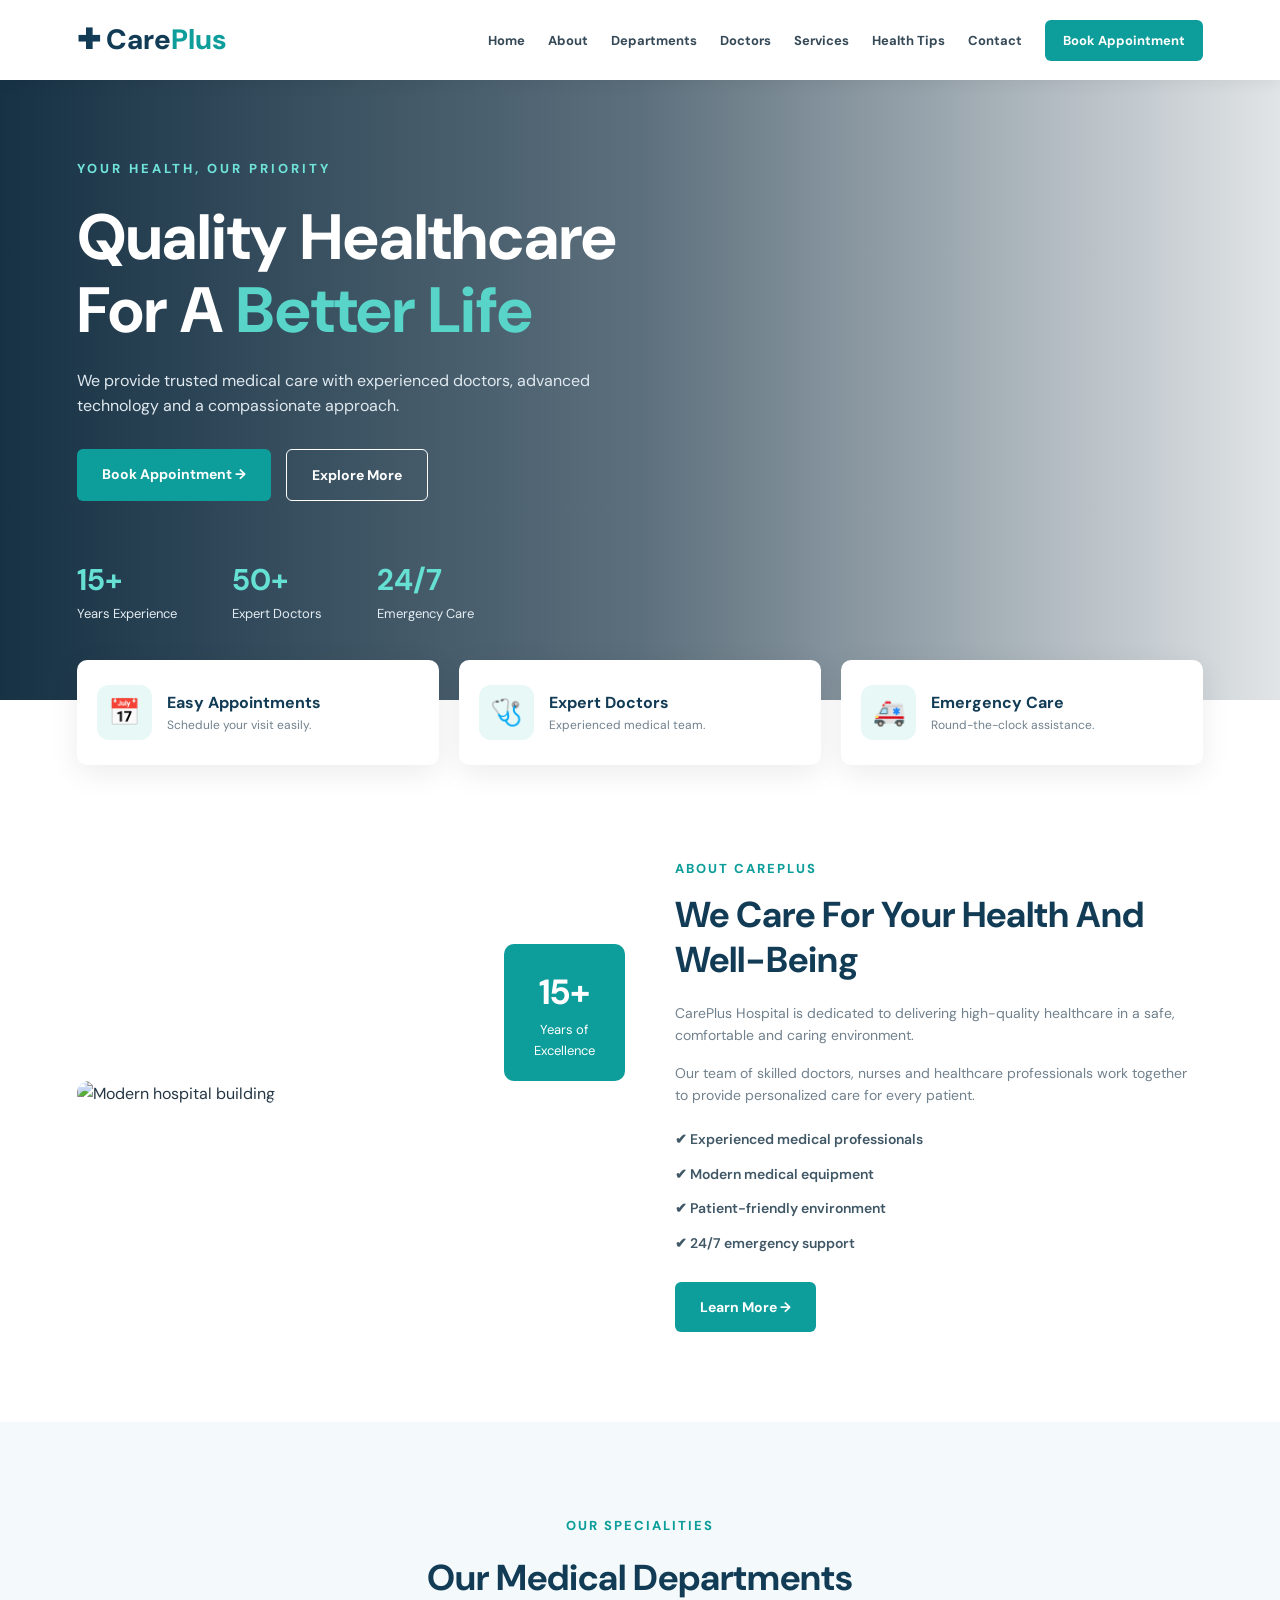
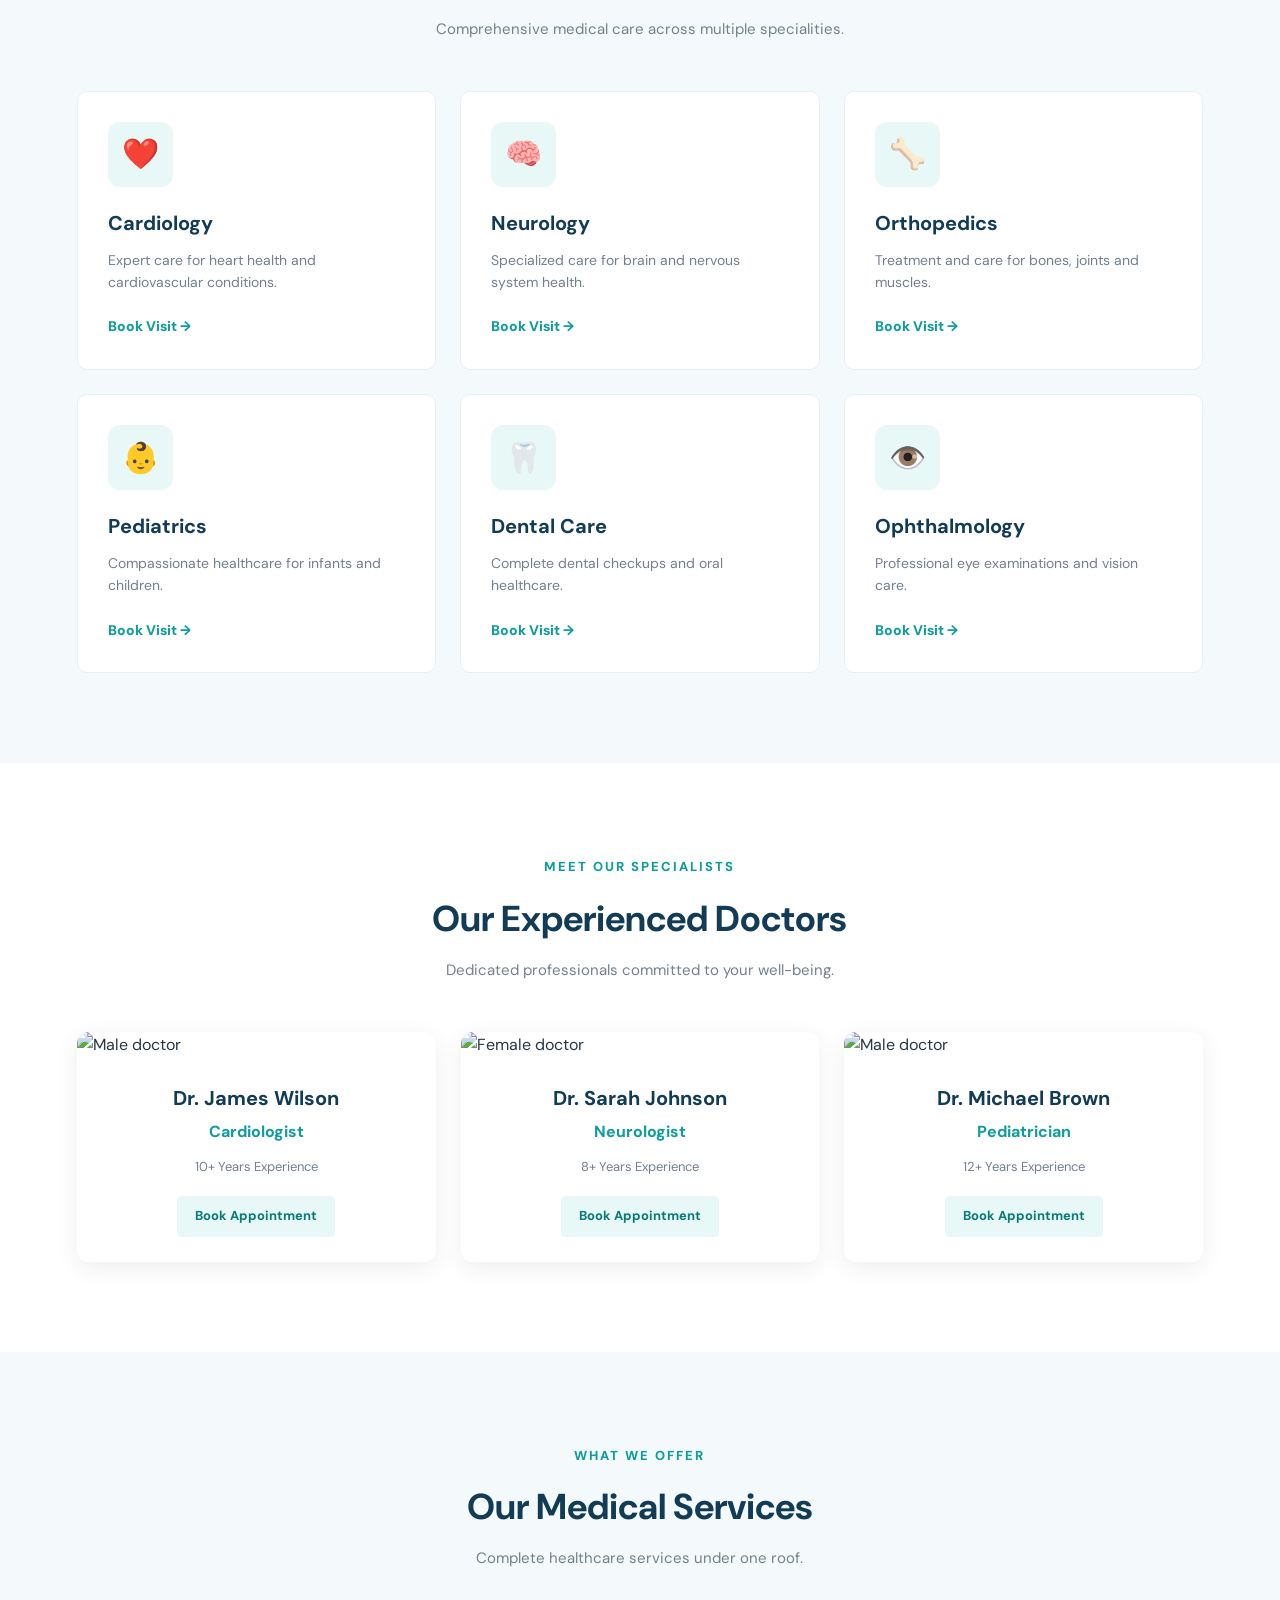
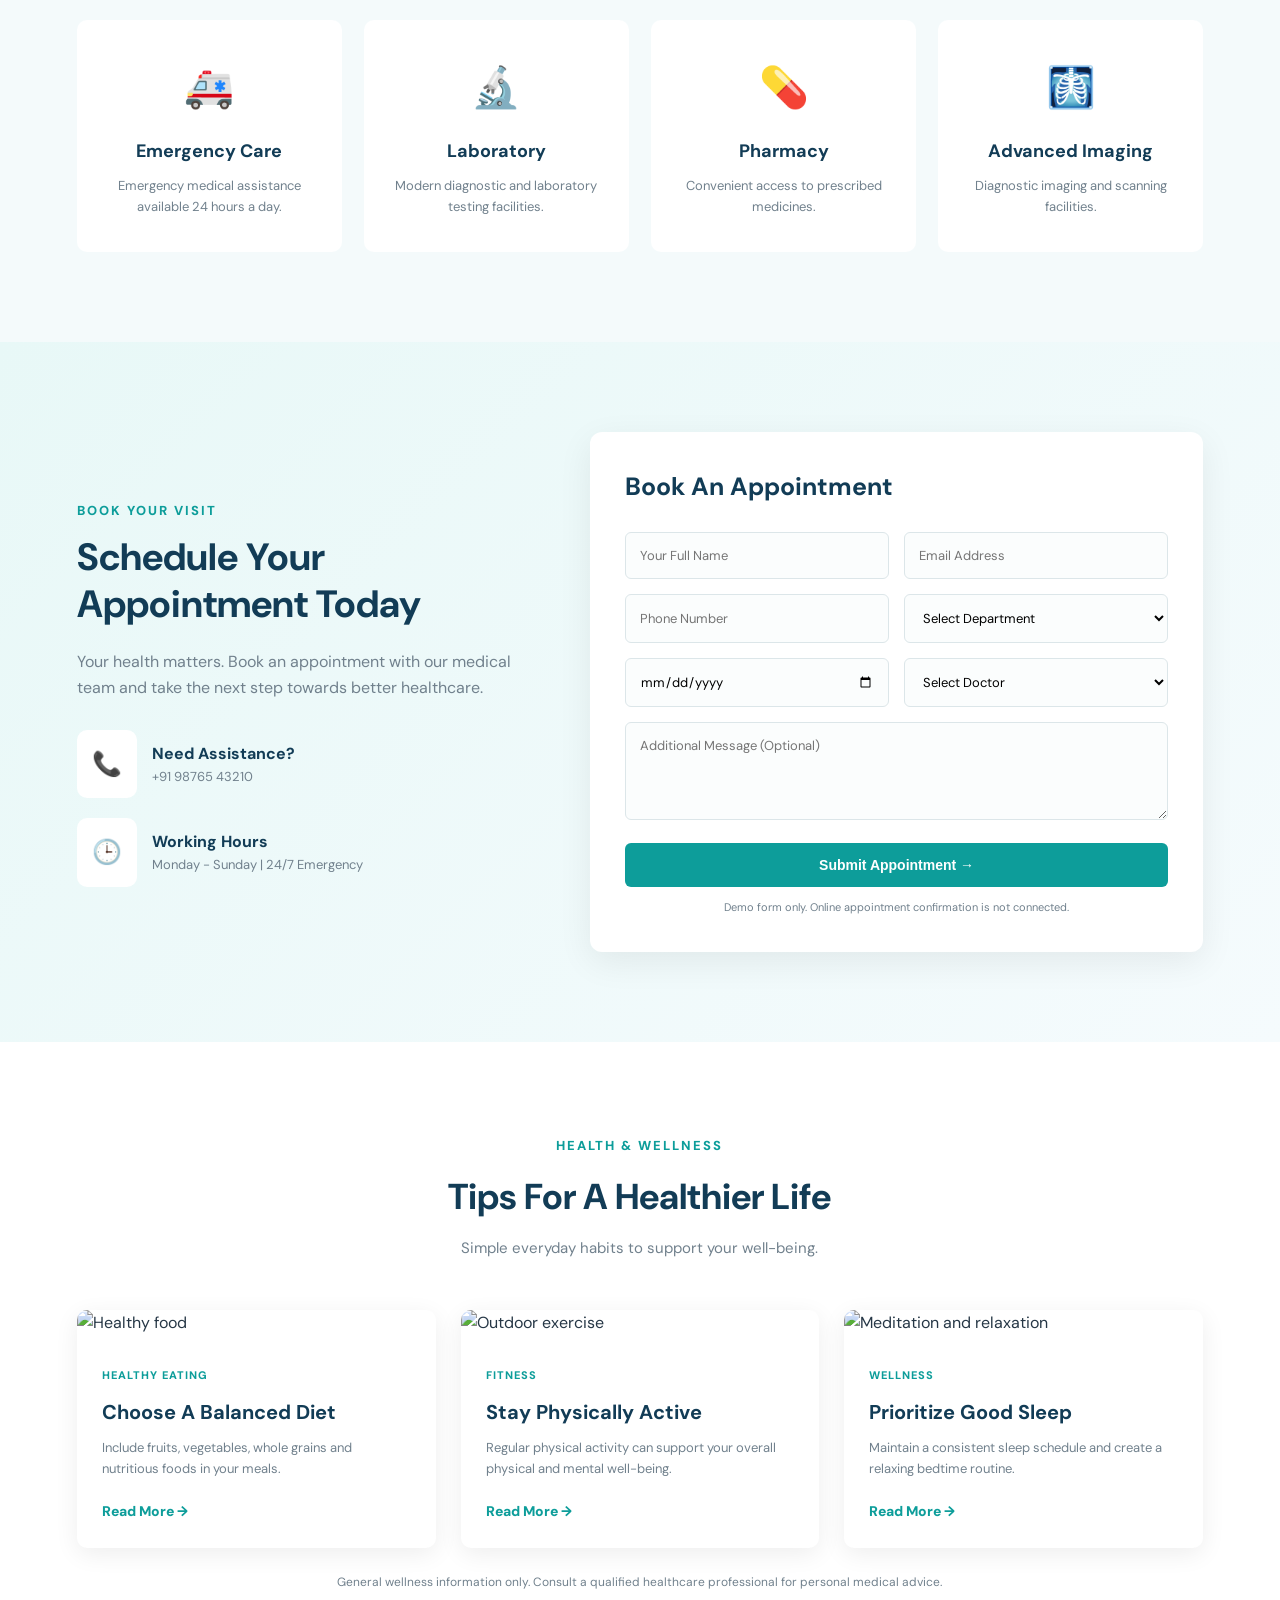
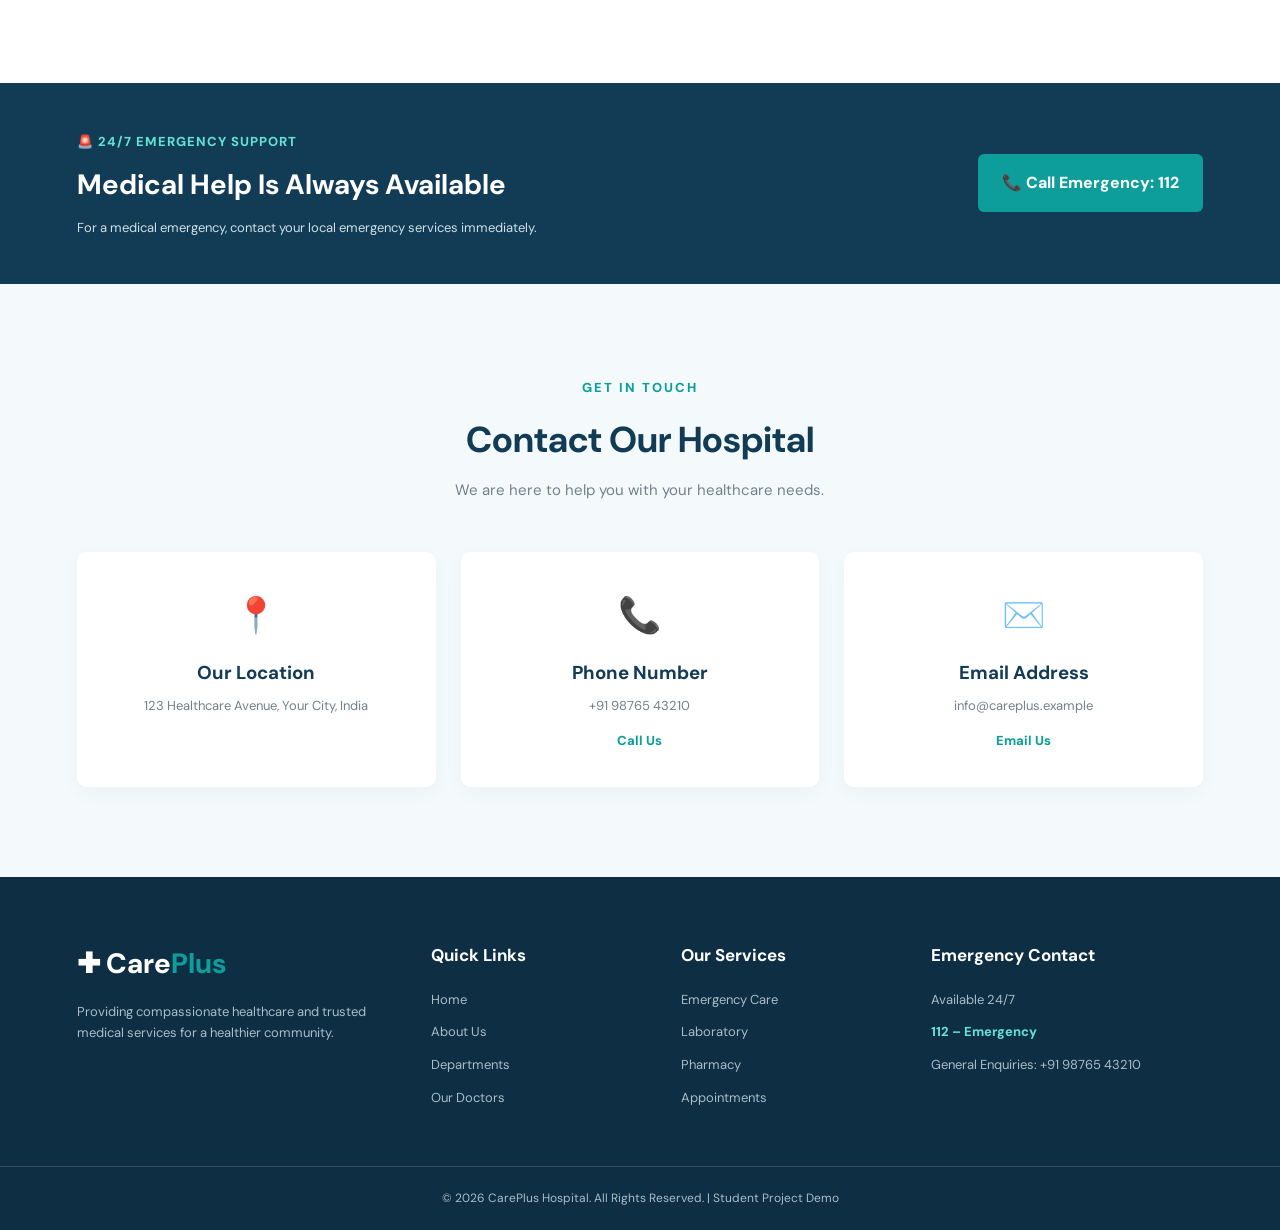
==== commit 5b02b10a: "Add files via upload" ====
--- a/index.html
+++ b/index.html
@@ -4,427 +4,441 @@
 <head>
     <meta charset="UTF-8">
     <meta name="viewport" content="width=device-width, initial-scale=1.0">
-    <title>Elegance Events | Event Management</title>
+    <title>CarePlus - Hospital & Healthcare</title>
     <link rel="stylesheet" href="style.css">
     <link rel="preconnect" href="https://fonts.googleapis.com">
     <link rel="preconnect" href="https://fonts.gstatic.com" crossorigin>
-    <link href="https://fonts.googleapis.com/css2?family=DM+Sans:wght@400;500;600;700&family=Playfair+Display:wght@500;600;700&display=swap" rel="stylesheet">
+    <link href="https://fonts.googleapis.com/css2?family=DM+Sans:wght@400;500;600;700;800&display=swap" rel="stylesheet">
 </head>
 <body>
 
-    <!-- Navbar -->
-    <header>
-        <nav class="navbar">
-            <a href="#home" class="logo">Elegance<span>Events.</span></a>
+    <!-- NAVBAR -->
+    <header class="header">
+        <nav class="navbar container">
+            <a href="#home" class="logo">✚ Care<span>Plus</span></a>
+
+            <input type="checkbox" id="menu-toggle">
+            <label for="menu-toggle" class="menu-icon">☰</label>
 
             <ul class="nav-links">
                 <li><a href="#home">Home</a></li>
                 <li><a href="#about">About</a></li>
+                <li><a href="#departments">Departments</a></li>
+                <li><a href="#doctors">Doctors</a></li>
                 <li><a href="#services">Services</a></li>
-                <li><a href="#events">Events</a></li>
-                <li><a href="#packages">Packages</a></li>
-                <li><a href="#team">Team</a></li>
+                <li><a href="#health">Health Tips</a></li>
                 <li><a href="#contact">Contact</a></li>
+                <li><a href="#appointment" class="nav-btn">Book Appointment</a></li>
             </ul>
-
-            <a href="#contact" class="nav-btn">Book an Event</a>
         </nav>
     </header>
 
-    <!-- Hero Section -->
+    <!-- HERO SECTION -->
     <section class="hero" id="home">
-        <div class="hero-content">
-            <p class="tagline">WE CREATE UNFORGETTABLE MOMENTS</p>
-            <h1>Making Your Special Moments <span>Extraordinary</span></h1>
-            <p>
-                From beautiful weddings to grand corporate celebrations,
-                we turn your dreams into unforgettable experiences.
-            </p>
+        <div class="hero-overlay"></div>
+        <div class="container hero-content">
+            <span class="hero-tag">YOUR HEALTH, OUR PRIORITY</span>
+            <h1>Quality Healthcare<br>For A <span>Better Life</span></h1>
+            <p>We provide trusted medical care with experienced doctors,
+               advanced technology and a compassionate approach.</p>
+
             <div class="hero-buttons">
-                <a href="#services" class="btn primary-btn">Explore Services</a>
-                <a href="#contact" class="btn outline-btn">Plan Your Event</a>
-            </div>
-        </div>
-    </section>
-
-    <!-- About Section -->
-    <section class="about section" id="about">
-        <div class="about-image">
-            <img src="https://images.unsplash.com/photo-1519167758481-83f550bb49b3?w=900" alt="Beautiful event decoration">
-            <div class="experience">
-                <h2>10+</h2>
-                <p>Years of Experience</p>
-            </div>
-        </div>
-
-        <div class="about-content">
-            <p class="section-tag">ABOUT OUR COMPANY</p>
-            <h2>Creating Memories That Last Forever</h2>
-            <p>
-                Welcome to Elegance Events, where creativity meets
-                perfection. We are a passionate event management
-                company dedicated to making every celebration special.
-            </p>
-            <p>
-                Our experienced team handles everything from planning
-                and decoration to entertainment and coordination.
-                We believe every event deserves a unique touch.
-            </p>
-            <a href="#contact" class="btn primary-btn">Discover More</a>
-        </div>
-    </section>
-
-    <!-- Services Section -->
-    <section class="services section" id="services">
-        <div class="section-heading">
-            <p class="section-tag">WHAT WE OFFER</p>
-            <h2>Our Event Services</h2>
-            <p>We bring your ideas to life with creativity and care.</p>
-        </div>
-
-        <div class="service-grid">
-
-            <div class="service-card">
-                <img src="https://images.unsplash.com/photo-1519741497674-611481863552?w=700" alt="Wedding event">
-                <div class="service-info">
-                    <h3>Wedding Planning</h3>
-                    <p>Beautiful weddings planned with love and attention to every detail.</p>
-                    <a href="#contact">Learn More →</a>
-                </div>
-            </div>
-
-            <div class="service-card">
-                <img src="https://images.unsplash.com/photo-1530103862676-de8c9debad1d?w=700" alt="Birthday celebration">
-                <div class="service-info">
-                    <h3>Birthday Parties</h3>
-                    <p>Fun-filled birthday celebrations with amazing decorations.</p>
-                    <a href="#contact">Learn More →</a>
-                </div>
-            </div>
-
-            <div class="service-card">
-                <img src="https://images.unsplash.com/photo-1511795409834-ef04bbd61622?w=700" alt="Corporate event">
-                <div class="service-info">
-                    <h3>Corporate Events</h3>
-                    <p>Professional conferences, meetings and business celebrations.</p>
-                    <a href="#contact">Learn More →</a>
-                </div>
-            </div>
-
-            <div class="service-card">
-                <img src="https://images.unsplash.com/photo-1492684223066-81342ee5ff30?w=700" alt="Music concert">
-                <div class="service-info">
-                    <h3>Concerts & Shows</h3>
-                    <p>Exciting entertainment experiences for every audience.</p>
-                    <a href="#contact">Learn More →</a>
-                </div>
-            </div>
-
-            <div class="service-card">
-                <img src="https://images.unsplash.com/photo-1464366400600-7168b8af9bc3?w=700" alt="Private party">
-                <div class="service-info">
-                    <h3>Private Parties</h3>
-                    <p>Personalized celebrations for your special occasions.</p>
-                    <a href="#contact">Learn More →</a>
-                </div>
-            </div>
-
-            <div class="service-card">
-                <img src="https://images.unsplash.com/photo-1478146896981-b80fe463b330?w=700" alt="Outdoor event">
-                <div class="service-info">
-                    <h3>Theme Decorations</h3>
-                    <p>Creative themes and stunning decorations for every event.</p>
-                    <a href="#contact">Learn More →</a>
-                </div>
-            </div>
-
-        </div>
-    </section>
-
-    <!-- Upcoming Events -->
-    <section class="events section" id="events">
-        <div class="section-heading">
-            <p class="section-tag">SAVE THE DATE</p>
-            <h2>Upcoming Events</h2>
-            <p>Take a look at some of our exciting upcoming celebrations.</p>
-        </div>
-
-        <div class="event-grid">
-
-            <div class="event-card">
-                <img src="https://images.unsplash.com/photo-1507504031003-b417219a0fde?w=700" alt="Wedding celebration">
-                <div class="event-details">
-                    <span class="event-date">15 DECEMBER 2026</span>
-                    <h3>Royal Wedding Celebration</h3>
-                    <p>Hyderabad, India</p>
-                    <a href="#contact" class="text-btn">Book Your Spot →</a>
-                </div>
-            </div>
-
-            <div class="event-card">
-                <img src="https://images.unsplash.com/photo-1492684223066-81342ee5ff30?w=700" alt="Music festival">
-                <div class="event-details">
-                    <span class="event-date">22 DECEMBER 2026</span>
-                    <h3>Winter Music Festival</h3>
-                    <p>Vijayawada, India</p>
-                    <a href="#contact" class="text-btn">Book Your Spot →</a>
-                </div>
-            </div>
-
-            <div class="event-card">
-                <img src="https://images.unsplash.com/photo-1511795409834-ef04bbd61622?w=700" alt="Business conference">
-                <div class="event-details">
-                    <span class="event-date">05 JANUARY 2027</span>
-                    <h3>Business Leadership Summit</h3>
-                    <p>Chennai, India</p>
-                    <a href="#contact" class="text-btn">Book Your Spot →</a>
-                </div>
-            </div>
-
-        </div>
-    </section>
-
-    <!-- Statistics -->
-    <section class="stats">
-        <div class="stat-item">
-            <h2>500+</h2>
-            <p>Events Organized</p>
-        </div>
-        <div class="stat-item">
-            <h2>350+</h2>
-            <p>Happy Clients</p>
-        </div>
-        <div class="stat-item">
-            <h2>10+</h2>
-            <p>Years Experience</p>
-        </div>
-        <div class="stat-item">
-            <h2>25+</h2>
-            <p>Expert Team Members</p>
-        </div>
-    </section>
-
-    <!-- Packages Section -->
-    <section class="packages section" id="packages">
-        <div class="section-heading">
-            <p class="section-tag">OUR PRICING</p>
-            <h2>Choose Your Package</h2>
-            <p>Flexible event packages designed for every celebration.</p>
-        </div>
-
-        <div class="package-grid">
-
-            <div class="package-card">
-                <h3>Basic</h3>
-                <h2>₹15,000</h2>
-                <p>Perfect for small celebrations.</p>
-                <ul>
-                    <li>✓ Basic Decoration</li>
-                    <li>✓ Venue Assistance</li>
-                    <li>✓ Event Coordination</li>
-                    <li>✓ Basic Photography</li>
+                <a href="#appointment" class="btn primary-btn">Book Appointment →</a>
+                <a href="#about" class="btn outline-btn">Explore More</a>
+            </div>
+
+            <div class="hero-info">
+                <div>
+                    <h3>15+</h3>
+                    <p>Years Experience</p>
+                </div>
+                <div>
+                    <h3>50+</h3>
+                    <p>Expert Doctors</p>
+                </div>
+                <div>
+                    <h3>24/7</h3>
+                    <p>Emergency Care</p>
+                </div>
+            </div>
+        </div>
+    </section>
+
+    <!-- QUICK INFORMATION -->
+    <section class="quick-info container">
+        <div class="info-card">
+            <div class="info-icon">📅</div>
+            <div>
+                <h3>Easy Appointments</h3>
+                <p>Schedule your visit easily.</p>
+            </div>
+        </div>
+        <div class="info-card">
+            <div class="info-icon">🩺</div>
+            <div>
+                <h3>Expert Doctors</h3>
+                <p>Experienced medical team.</p>
+            </div>
+        </div>
+        <div class="info-card">
+            <div class="info-icon">🚑</div>
+            <div>
+                <h3>Emergency Care</h3>
+                <p>Round-the-clock assistance.</p>
+            </div>
+        </div>
+    </section>
+
+    <!-- ABOUT SECTION -->
+    <section class="about section-padding" id="about">
+        <div class="container about-grid">
+            <div class="about-image">
+                <img src="https://images.unsplash.com/photo-1586773860418-d37222d8fce3?auto=format&fit=crop&w=1000&q=85"
+                     alt="Modern hospital building">
+                <div class="experience-box">
+                    <h2>15+</h2>
+                    <p>Years of<br>Excellence</p>
+                </div>
+            </div>
+
+            <div class="about-content">
+                <span class="section-tag">ABOUT CAREPLUS</span>
+                <h2>We Care For Your Health And Well-Being</h2>
+                <p>CarePlus Hospital is dedicated to delivering high-quality
+                   healthcare in a safe, comfortable and caring environment.</p>
+                <p>Our team of skilled doctors, nurses and healthcare
+                   professionals work together to provide personalized care
+                   for every patient.</p>
+
+                <ul class="check-list">
+                    <li>✔ Experienced medical professionals</li>
+                    <li>✔ Modern medical equipment</li>
+                    <li>✔ Patient-friendly environment</li>
+                    <li>✔ 24/7 emergency support</li>
                 </ul>
-                <a href="#contact" class="btn package-btn">Choose Package</a>
-            </div>
-
-            <div class="package-card featured">
-                <span class="popular">MOST POPULAR</span>
-                <h3>Premium</h3>
-                <h2>₹35,000</h2>
-                <p>For memorable celebrations.</p>
-                <ul>
-                    <li>✓ Premium Decoration</li>
-                    <li>✓ Venue Arrangement</li>
-                    <li>✓ Photography & Video</li>
-                    <li>✓ Catering Assistance</li>
-                    <li>✓ Entertainment</li>
-                </ul>
-                <a href="#contact" class="btn primary-btn">Choose Package</a>
-            </div>
-
-            <div class="package-card">
-                <h3>Luxury</h3>
-                <h2>₹75,000</h2>
-                <p>For grand and elegant events.</p>
-                <ul>
-                    <li>✓ Luxury Decoration</li>
-                    <li>✓ Premium Venue</li>
-                    <li>✓ Professional Photography</li>
-                    <li>✓ Catering Management</li>
-                    <li>✓ Complete Event Planning</li>
-                </ul>
-                <a href="#contact" class="btn package-btn">Choose Package</a>
-            </div>
-
-        </div>
-    </section>
-
-    <!-- Testimonials -->
-    <section class="testimonials section" id="testimonials">
-        <div class="section-heading">
-            <p class="section-tag">CLIENT REVIEWS</p>
-            <h2>What Our Clients Say</h2>
-            <p>We love making our clients' celebrations unforgettable.</p>
-        </div>
-
-        <div class="testimonial-grid">
-
-            <div class="testimonial-card">
-                <div class="stars">★★★★★</div>
-                <p>"Elegance Events made our wedding absolutely beautiful. Every detail was perfectly organized!"</p>
-                <h3>Priya Sharma</h3>
-                <span>Wedding Client</span>
-            </div>
-
-            <div class="testimonial-card">
-                <div class="stars">★★★★★</div>
-                <p>"Our corporate event was handled professionally. The team made everything stress-free."</p>
-                <h3>Rahul Verma</h3>
-                <span>Corporate Client</span>
-            </div>
-
-            <div class="testimonial-card">
-                <div class="stars">★★★★★</div>
-                <p>"Amazing decorations, friendly staff and excellent service. Highly recommended!"</p>
-                <h3>Ananya Reddy</h3>
-                <span>Birthday Client</span>
-            </div>
-
-        </div>
-    </section>
-
-    <!-- Team Section -->
-    <section class="team section" id="team">
-        <div class="section-heading">
-            <p class="section-tag">MEET OUR PEOPLE</p>
-            <h2>Our Creative Team</h2>
-            <p>The talented people behind every successful event.</p>
-        </div>
-
-        <div class="team-grid">
-
-            <div class="team-card">
-                <img src="https://images.unsplash.com/photo-1560250097-0b93528c311a?w=600" alt="Event manager">
-                <h3>Arjun Mehta</h3>
-                <p>Founder & CEO</p>
-            </div>
-
-            <div class="team-card">
-                <img src="https://images.unsplash.com/photo-1580489944761-15a19d654956?w=600" alt="Creative director">
-                <h3>Sneha Kapoor</h3>
-                <p>Creative Director</p>
-            </div>
-
-            <div class="team-card">
-                <img src="https://images.unsplash.com/photo-1500648767791-00dcc994a43e?w=600" alt="Event planner">
-                <h3>Vikram Rao</h3>
-                <p>Event Planner</p>
-            </div>
-
-            <div class="team-card">
-                <img src="https://images.unsplash.com/photo-1544005313-94ddf0286df2?w=600" alt="Marketing manager">
-                <h3>Meera Nair</h3>
-                <p>Marketing Manager</p>
-            </div>
-
-        </div>
-    </section>
-
-    <!-- Contact Section -->
-    <section class="contact section" id="contact">
-        <div class="section-heading">
-            <p class="section-tag">GET IN TOUCH</p>
-            <h2>Let's Plan Your Event</h2>
-            <p>Tell us about your dream event. We would love to hear from you!</p>
-        </div>
-
-        <div class="contact-container">
-
-            <div class="contact-info">
-                <h3>Contact Information</h3>
-                <p>Let's create something extraordinary together.</p>
-
-                <div class="contact-detail">
+
+                <a href="#services" class="btn primary-btn">Learn More →</a>
+            </div>
+        </div>
+    </section>
+
+    <!-- DEPARTMENTS -->
+    <section class="departments section-padding" id="departments">
+        <div class="container">
+            <div class="section-heading">
+                <span class="section-tag">OUR SPECIALITIES</span>
+                <h2>Our Medical Departments</h2>
+                <p>Comprehensive medical care across multiple specialities.</p>
+            </div>
+
+            <div class="department-grid">
+                <div class="department-card">
+                    <div class="department-icon">❤️</div>
+                    <h3>Cardiology</h3>
+                    <p>Expert care for heart health and cardiovascular conditions.</p>
+                    <a href="#appointment">Book Visit →</a>
+                </div>
+
+                <div class="department-card">
+                    <div class="department-icon">🧠</div>
+                    <h3>Neurology</h3>
+                    <p>Specialized care for brain and nervous system health.</p>
+                    <a href="#appointment">Book Visit →</a>
+                </div>
+
+                <div class="department-card">
+                    <div class="department-icon">🦴</div>
+                    <h3>Orthopedics</h3>
+                    <p>Treatment and care for bones, joints and muscles.</p>
+                    <a href="#appointment">Book Visit →</a>
+                </div>
+
+                <div class="department-card">
+                    <div class="department-icon">👶</div>
+                    <h3>Pediatrics</h3>
+                    <p>Compassionate healthcare for infants and children.</p>
+                    <a href="#appointment">Book Visit →</a>
+                </div>
+
+                <div class="department-card">
+                    <div class="department-icon">🦷</div>
+                    <h3>Dental Care</h3>
+                    <p>Complete dental checkups and oral healthcare.</p>
+                    <a href="#appointment">Book Visit →</a>
+                </div>
+
+                <div class="department-card">
+                    <div class="department-icon">👁️</div>
+                    <h3>Ophthalmology</h3>
+                    <p>Professional eye examinations and vision care.</p>
+                    <a href="#appointment">Book Visit →</a>
+                </div>
+            </div>
+        </div>
+    </section>
+
+    <!-- DOCTORS -->
+    <section class="doctors section-padding" id="doctors">
+        <div class="container">
+            <div class="section-heading">
+                <span class="section-tag">MEET OUR SPECIALISTS</span>
+                <h2>Our Experienced Doctors</h2>
+                <p>Dedicated professionals committed to your well-being.</p>
+            </div>
+
+            <div class="doctor-grid">
+                <div class="doctor-card">
+                    <img src="https://images.unsplash.com/photo-1612349317150-e413f6a5b16d?auto=format&fit=crop&w=600&q=85" alt="Male doctor">
+                    <div class="doctor-details">
+                        <h3>Dr. James Wilson</h3>
+                        <p>Cardiologist</p>
+                        <span>10+ Years Experience</span>
+                        <a href="#appointment" class="doctor-btn">Book Appointment</a>
+                    </div>
+                </div>
+
+                <div class="doctor-card">
+                    <img src="https://images.unsplash.com/photo-1559839734-2b71ea197ec2?auto=format&fit=crop&w=600&q=85" alt="Female doctor">
+                    <div class="doctor-details">
+                        <h3>Dr. Sarah Johnson</h3>
+                        <p>Neurologist</p>
+                        <span>8+ Years Experience</span>
+                        <a href="#appointment" class="doctor-btn">Book Appointment</a>
+                    </div>
+                </div>
+
+                <div class="doctor-card">
+                    <img src="https://images.unsplash.com/photo-1622253692010-333f2da6031d?auto=format&fit=crop&w=600&q=85" alt="Male doctor">
+                    <div class="doctor-details">
+                        <h3>Dr. Michael Brown</h3>
+                        <p>Pediatrician</p>
+                        <span>12+ Years Experience</span>
+                        <a href="#appointment" class="doctor-btn">Book Appointment</a>
+                    </div>
+                </div>
+            </div>
+        </div>
+    </section>
+
+    <!-- SERVICES -->
+    <section class="services section-padding" id="services">
+        <div class="container">
+            <div class="section-heading">
+                <span class="section-tag">WHAT WE OFFER</span>
+                <h2>Our Medical Services</h2>
+                <p>Complete healthcare services under one roof.</p>
+            </div>
+
+            <div class="service-grid">
+                <div class="service-card">
+                    <span>🚑</span>
+                    <h3>Emergency Care</h3>
+                    <p>Emergency medical assistance available 24 hours a day.</p>
+                </div>
+                <div class="service-card">
+                    <span>🔬</span>
+                    <h3>Laboratory</h3>
+                    <p>Modern diagnostic and laboratory testing facilities.</p>
+                </div>
+                <div class="service-card">
+                    <span>💊</span>
+                    <h3>Pharmacy</h3>
+                    <p>Convenient access to prescribed medicines.</p>
+                </div>
+                <div class="service-card">
+                    <span>🩻</span>
+                    <h3>Advanced Imaging</h3>
+                    <p>Diagnostic imaging and scanning facilities.</p>
+                </div>
+            </div>
+        </div>
+    </section>
+
+    <!-- APPOINTMENT -->
+    <section class="appointment section-padding" id="appointment">
+        <div class="container appointment-grid">
+            <div class="appointment-text">
+                <span class="section-tag">BOOK YOUR VISIT</span>
+                <h2>Schedule Your Appointment Today</h2>
+                <p>Your health matters. Book an appointment with our medical
+                   team and take the next step towards better healthcare.</p>
+
+                <div class="appointment-contact">
+                    <span>📞</span>
+                    <div>
+                        <h3>Need Assistance?</h3>
+                        <p>+91 98765 43210</p>
+                    </div>
+                </div>
+                <div class="appointment-contact">
+                    <span>🕒</span>
+                    <div>
+                        <h3>Working Hours</h3>
+                        <p>Monday - Sunday | 24/7 Emergency</p>
+                    </div>
+                </div>
+            </div>
+
+            <form class="appointment-form" action="mailto:appointments@careplus.example" method="post" enctype="text/plain">
+                <h2>Book An Appointment</h2>
+
+                <div class="form-row">
+                    <input type="text" name="name" placeholder="Your Full Name" required>
+                    <input type="email" name="email" placeholder="Email Address" required>
+                </div>
+
+                <div class="form-row">
+                    <input type="tel" name="phone" placeholder="Phone Number" required>
+                    <select name="department" required>
+                        <option value="">Select Department</option>
+                        <option>Cardiology</option>
+                        <option>Neurology</option>
+                        <option>Orthopedics</option>
+                        <option>Pediatrics</option>
+                        <option>Dental Care</option>
+                        <option>Ophthalmology</option>
+                    </select>
+                </div>
+
+                <div class="form-row">
+                    <input type="date" name="date" required>
+                    <select name="doctor">
+                        <option value="">Select Doctor</option>
+                        <option>Dr. James Wilson</option>
+                        <option>Dr. Sarah Johnson</option>
+                        <option>Dr. Michael Brown</option>
+                    </select>
+                </div>
+
+                <textarea name="message" placeholder="Additional Message (Optional)" rows="4"></textarea>
+
+                <button type="submit" class="btn primary-btn form-submit">Submit Appointment →</button>
+                <p class="form-note">Demo form only. Online appointment confirmation is not connected.</p>
+            </form>
+        </div>
+    </section>
+
+    <!-- HEALTH TIPS -->
+    <section class="health section-padding" id="health">
+        <div class="container">
+            <div class="section-heading">
+                <span class="section-tag">HEALTH & WELLNESS</span>
+                <h2>Tips For A Healthier Life</h2>
+                <p>Simple everyday habits to support your well-being.</p>
+            </div>
+
+            <div class="health-grid">
+                <div class="health-card">
+                    <img src="https://images.unsplash.com/photo-1512621776951-a57141f2eefd?auto=format&fit=crop&w=700&q=85" alt="Healthy food">
+                    <div class="health-content">
+                        <span>HEALTHY EATING</span>
+                        <h3>Choose A Balanced Diet</h3>
+                        <p>Include fruits, vegetables, whole grains and nutritious foods in your meals.</p>
+                        <a href="#contact">Read More →</a>
+                    </div>
+                </div>
+
+                <div class="health-card">
+                    <img src="https://images.unsplash.com/photo-1476480862126-209bfaa8edc8?auto=format&fit=crop&w=700&q=85" alt="Outdoor exercise">
+                    <div class="health-content">
+                        <span>FITNESS</span>
+                        <h3>Stay Physically Active</h3>
+                        <p>Regular physical activity can support your overall physical and mental well-being.</p>
+                        <a href="#contact">Read More →</a>
+                    </div>
+                </div>
+
+                <div class="health-card">
+                    <img src="https://images.unsplash.com/photo-1506126613408-eca07ce68773?auto=format&fit=crop&w=700&q=85" alt="Meditation and relaxation">
+                    <div class="health-content">
+                        <span>WELLNESS</span>
+                        <h3>Prioritize Good Sleep</h3>
+                        <p>Maintain a consistent sleep schedule and create a relaxing bedtime routine.</p>
+                        <a href="#contact">Read More →</a>
+                    </div>
+                </div>
+            </div>
+            <p class="health-disclaimer">General wellness information only. Consult a qualified healthcare professional for personal medical advice.</p>
+        </div>
+    </section>
+
+    <!-- EMERGENCY BANNER -->
+    <section class="emergency">
+        <div class="container emergency-content">
+            <div>
+                <span>🚨 24/7 EMERGENCY SUPPORT</span>
+                <h2>Medical Help Is Always Available</h2>
+                <p>For a medical emergency, contact your local emergency services immediately.</p>
+            </div>
+            <a href="tel:112" class="emergency-btn">📞 Call Emergency: 112</a>
+        </div>
+    </section>
+
+    <!-- CONTACT -->
+    <section class="contact section-padding" id="contact">
+        <div class="container">
+            <div class="section-heading">
+                <span class="section-tag">GET IN TOUCH</span>
+                <h2>Contact Our Hospital</h2>
+                <p>We are here to help you with your healthcare needs.</p>
+            </div>
+
+            <div class="contact-grid">
+                <div class="contact-card">
                     <span>📍</span>
-                    <p>Hyderabad, Telangana, India</p>
-                </div>
-
-                <div class="contact-detail">
+                    <h3>Our Location</h3>
+                    <p>123 Healthcare Avenue, Your City, India</p>
+                </div>
+                <div class="contact-card">
                     <span>📞</span>
+                    <h3>Phone Number</h3>
                     <p>+91 98765 43210</p>
-                </div>
-
-                <div class="contact-detail">
+                    <a href="tel:+919876543210">Call Us</a>
+                </div>
+                <div class="contact-card">
                     <span>✉️</span>
-                    <p>hello@eleganceevents.com</p>
-                </div>
-
-                <div class="contact-detail">
-                    <span>🕒</span>
-                    <p>Monday – Saturday, 9 AM – 6 PM</p>
-                </div>
-            </div>
-
-            <form class="contact-form">
-                <div class="input-row">
-                    <input type="text" placeholder="Your Name" required>
-                    <input type="email" placeholder="Your Email" required>
-                </div>
-
-                <input type="tel" placeholder="Phone Number">
-                <select required>
-                    <option value="">Select Event Type</option>
-                    <option>Wedding</option>
-                    <option>Birthday Party</option>
-                    <option>Corporate Event</option>
-                    <option>Concert</option>
-                    <option>Private Party</option>
-                    <option>Other</option>
-                </select>
-
-                <textarea rows="5" placeholder="Tell us about your event..." required></textarea>
-
-                <button type="submit" class="btn primary-btn">Send Message</button>
-            </form>
-
-        </div>
-    </section>
-
-    <!-- Footer -->
+                    <h3>Email Address</h3>
+                    <p>info@careplus.example</p>
+                    <a href="mailto:info@careplus.example">Email Us</a>
+                </div>
+            </div>
+        </div>
+    </section>
+
+    <!-- FOOTER -->
     <footer class="footer">
-        <div class="footer-content">
+        <div class="container footer-grid">
             <div class="footer-about">
-                <a href="#home" class="logo">Elegance<span>Events.</span></a>
-                <p>We turn your special occasions into beautiful memories through creativity, passion and perfection.</p>
-            </div>
-
-            <div class="footer-links">
+                <a href="#home" class="logo footer-logo">✚ Care<span>Plus</span></a>
+                <p>Providing compassionate healthcare and trusted medical services for a healthier community.</p>
+            </div>
+
+            <div>
                 <h3>Quick Links</h3>
                 <a href="#home">Home</a>
                 <a href="#about">About Us</a>
-                <a href="#services">Services</a>
-                <a href="#events">Events</a>
-                <a href="#contact">Contact</a>
-            </div>
-
-            <div class="footer-links">
+                <a href="#departments">Departments</a>
+                <a href="#doctors">Our Doctors</a>
+            </div>
+
+            <div>
                 <h3>Our Services</h3>
-                <a href="#services">Wedding Planning</a>
-                <a href="#services">Birthday Parties</a>
-                <a href="#services">Corporate Events</a>
-                <a href="#services">Concerts</a>
-            </div>
-
-            <div class="footer-links">
-                <h3>Follow Us</h3>
-                <a href="#">Instagram</a>
-                <a href="#">Facebook</a>
-                <a href="#">LinkedIn</a>
+                <a href="#services">Emergency Care</a>
+                <a href="#services">Laboratory</a>
+                <a href="#services">Pharmacy</a>
+                <a href="#appointment">Appointments</a>
+            </div>
+
+            <div>
+                <h3>Emergency Contact</h3>
+                <p>Available 24/7</p>
+                <a href="tel:112" class="footer-phone">112 – Emergency</a>
+                <p>General Enquiries: +91 98765 43210</p>
             </div>
         </div>
 
         <div class="copyright">
-            <p>© 2026 Elegance Events. All Rights Reserved.</p>
+            <p>© 2026 CarePlus Hospital. All Rights Reserved. | Student Project Demo</p>
         </div>
     </footer>
 
--- a/style.css
+++ b/style.css
@@ -1,5 +1,5 @@
 
-/* General Styling */
+/* GENERAL STYLING */
 * {
     margin: 0;
     padding: 0;
@@ -9,112 +9,131 @@
 
 body {
     font-family: 'DM Sans', sans-serif;
-    color: #252333;
-    background-color: #ffffff;
+    color: #263746;
+    background: #ffffff;
     line-height: 1.6;
 }
 
-:root {
-    --primary: #a44c70;
-    --dark: #211a2b;
-    --light: #fff5f8;
-    --text: #66616c;
+.container {
+    width: 88%;
+    max-width: 1200px;
+    margin: auto;
 }
 
 a {
     text-decoration: none;
-    color: inherit;
-}
-
-img {
-    width: 100%;
-    display: block;
-    object-fit: cover;
-}
-
-.section {
-    padding: 85px 8%;
-}
-
-/* Navbar */
-header {
-    background: #ffffff;
+}
+
+.section-padding {
+    padding: 90px 0;
+}
+
+.section-tag {
+    color: #0d9d9a;
+    font-size: 13px;
+    font-weight: 800;
+    letter-spacing: 2px;
+    display: inline-block;
+    margin-bottom: 12px;
+}
+
+.section-heading {
+    text-align: center;
+    margin-bottom: 50px;
+}
+
+.section-heading h2 {
+    font-size: 36px;
+    color: #123c56;
+    margin-bottom: 10px;
+}
+
+.section-heading p {
+    color: #71818d;
+    font-size: 15px;
+}
+
+/* NAVIGATION BAR */
+.header {
+    background: white;
     position: sticky;
     top: 0;
     z-index: 1000;
-    box-shadow: 0 2px 15px rgba(0,0,0,0.07);
+    box-shadow: 0 3px 15px rgba(0,0,0,0.06);
 }
 
 .navbar {
-    min-height: 75px;
-    padding: 15px 6%;
+    min-height: 80px;
     display: flex;
     align-items: center;
     justify-content: space-between;
-    gap: 20px;
 }
 
 .logo {
-    font-family: 'Playfair Display', serif;
-    font-size: 26px;
-    font-weight: 700;
-    color: var(--dark);
-    white-space: nowrap;
+    font-size: 28px;
+    font-weight: 800;
+    color: #123c56;
 }
 
 .logo span {
-    color: var(--primary);
+    color: #0d9d9a;
 }
 
 .nav-links {
     display: flex;
-    list-style: none;
     align-items: center;
     gap: 23px;
+    list-style: none;
 }
 
 .nav-links a {
-    font-size: 13px;
-    font-weight: 600;
+    color: #354957;
+    font-size: 13px;
+    font-weight: 700;
     transition: 0.3s;
 }
 
 .nav-links a:hover {
-    color: var(--primary);
-}
-
-.nav-btn {
-    background: var(--primary);
-    color: white;
-    padding: 12px 20px;
-    border-radius: 5px;
-    font-size: 13px;
-    font-weight: 600;
-    transition: 0.3s;
-    white-space: nowrap;
-}
-
-.nav-btn:hover,
-.primary-btn:hover {
-    background: #803653;
-    transform: translateY(-2px);
-}
-
-/* Buttons */
+    color: #0d9d9a;
+}
+
+.nav-links .nav-btn {
+    background: #0d9d9a;
+    color: white;
+    padding: 12px 18px;
+    border-radius: 6px;
+}
+
+.nav-links .nav-btn:hover {
+    background: #087a78;
+    color: white;
+}
+
+#menu-toggle,
+.menu-icon {
+    display: none;
+}
+
+/* BUTTONS */
 .btn {
     display: inline-block;
-    padding: 13px 25px;
-    border-radius: 5px;
+    padding: 14px 25px;
+    border-radius: 6px;
     font-size: 14px;
-    font-weight: 600;
+    font-weight: 700;
+    transition: 0.3s;
+    border: none;
     cursor: pointer;
-    border: none;
-    transition: 0.3s;
 }
 
 .primary-btn {
-    background: var(--primary);
-    color: white;
+    background: #0d9d9a;
+    color: white;
+}
+
+.primary-btn:hover {
+    background: #087a78;
+    transform: translateY(-3px);
 }
 
 .outline-btn {
@@ -124,64 +143,53 @@
 
 .outline-btn:hover {
     background: white;
-    color: var(--dark);
-}
-
-.package-btn {
-    border: 1px solid var(--primary);
-    color: var(--primary);
-    background: transparent;
-}
-
-.package-btn:hover {
-    background: var(--primary);
-    color: white;
-}
-
-/* Hero Section */
+    color: #123c56;
+}
+
+/* HERO SECTION */
 .hero {
     min-height: 620px;
-    background:
-        linear-gradient(rgba(23, 15, 27, 0.65), rgba(23, 15, 27, 0.65)),
-        url("https://images.unsplash.com/photo-1519167758481-83f550bb49b3?w=1800") center/cover no-repeat;
+    background: url("https://images.unsplash.com/photo-1519494026892-80bbd2d6fd0d?auto=format&fit=crop&w=1800&q=90") center/cover no-repeat;
+    position: relative;
     display: flex;
     align-items: center;
-    padding: 80px 10%;
-    color: white;
+}
+
+.hero-overlay {
+    position: absolute;
+    inset: 0;
+    background: linear-gradient(90deg, rgba(8,37,57,0.94), rgba(8,37,57,0.66), rgba(8,37,57,0.12));
 }
 
 .hero-content {
-    max-width: 700px;
-}
-
-.tagline,
-.section-tag {
-    color: var(--primary);
-    font-size: 12px;
+    position: relative;
+    z-index: 1;
+    color: white;
+    padding-top: 50px;
+    padding-bottom: 50px;
+}
+
+.hero-tag {
+    color: #70e3d9;
     letter-spacing: 3px;
-    font-weight: 700;
-    margin-bottom: 15px;
-}
-
-.hero .tagline {
-    color: #f1b8d0;
+    font-weight: 800;
+    font-size: 13px;
 }
 
 .hero h1 {
-    font-family: 'Playfair Display', serif;
-    font-size: clamp(40px, 5vw, 66px);
-    line-height: 1.2;
-    margin-bottom: 20px;
+    font-size: clamp(42px, 5vw, 65px);
+    line-height: 1.15;
+    margin: 20px 0;
 }
 
 .hero h1 span {
-    color: #e9a9c4;
-}
-
-.hero-content > p:not(.tagline) {
+    color: #58d5c8;
+}
+
+.hero-content > p {
+    max-width: 540px;
+    color: #e0e9ef;
     font-size: 16px;
-    color: #eeeeee;
-    max-width: 560px;
     margin-bottom: 30px;
 }
 
@@ -191,636 +199,769 @@
     flex-wrap: wrap;
 }
 
-/* Section Headings */
-.section-heading {
-    text-align: center;
-    margin-bottom: 45px;
-}
-
-.section-heading h2,
-.about-content h2 {
-    font-family: 'Playfair Display', serif;
-    font-size: 38px;
-    color: var(--dark);
-    margin-bottom: 12px;
-}
-
-.section-heading > p:last-child {
-    color: var(--text);
-    font-size: 15px;
-}
-
-/* About Section */
-.about {
+.hero-info {
+    display: flex;
+    gap: 55px;
+    margin-top: 55px;
+}
+
+.hero-info h3 {
+    color: #65e0d3;
+    font-size: 30px;
+}
+
+.hero-info p {
+    font-size: 13px;
+    color: #e4edf2;
+}
+
+/* QUICK INFO */
+.quick-info {
+    display: grid;
+    grid-template-columns: repeat(3, 1fr);
+    gap: 20px;
+    margin-top: -40px;
+    position: relative;
+    z-index: 2;
+}
+
+.info-card {
+    background: white;
+    padding: 25px 20px;
+    border-radius: 10px;
+    box-shadow: 0 8px 30px rgba(0,0,0,0.08);
     display: flex;
     align-items: center;
-    gap: 65px;
+    gap: 15px;
+}
+
+.info-icon {
+    width: 55px;
+    height: 55px;
+    border-radius: 12px;
+    background: #e7f8f6;
+    display: grid;
+    place-items: center;
+    font-size: 26px;
+    flex-shrink: 0;
+}
+
+.info-card h3 {
+    color: #123c56;
+    font-size: 16px;
+}
+
+.info-card p {
+    font-size: 12px;
+    color: #71818d;
+}
+
+/* ABOUT SECTION */
+.about-grid {
+    display: grid;
+    grid-template-columns: 1fr 1fr;
+    gap: 70px;
+    align-items: center;
 }
 
 .about-image {
-    width: 50%;
     position: relative;
 }
 
 .about-image img {
-    height: 450px;
+    width: 100%;
+    height: 430px;
+    object-fit: cover;
+    border-radius: 12px;
+}
+
+.experience-box {
+    position: absolute;
+    bottom: 25px;
+    right: -20px;
+    background: #0d9d9a;
+    color: white;
+    padding: 20px 30px;
     border-radius: 10px;
-}
-
-.experience {
-    position: absolute;
-    right: -20px;
-    bottom: 25px;
-    background: var(--primary);
-    color: white;
-    padding: 20px 30px;
-    border-radius: 8px;
     text-align: center;
 }
 
-.experience h2 {
+.experience-box h2 {
     font-size: 35px;
 }
 
-.experience p {
-    font-size: 13px;
-}
-
-.about-content {
-    flex: 1;
-}
-
-.about-content > p:not(.section-tag) {
-    color: var(--text);
+.experience-box p {
+    font-size: 13px;
+}
+
+.about-content h2 {
+    font-size: 36px;
+    color: #123c56;
+    line-height: 1.25;
     margin-bottom: 20px;
-    font-size: 15px;
-}
-
-.about-content .btn {
-    margin-top: 10px;
-}
-
-/* Services Section */
-.services {
-    background: var(--light);
-}
-
-.service-grid {
+}
+
+.about-content > p {
+    color: #71818d;
+    font-size: 14px;
+    margin-bottom: 15px;
+}
+
+.check-list {
+    list-style: none;
+    margin: 22px 0 28px;
+}
+
+.check-list li {
+    margin-bottom: 12px;
+    font-size: 14px;
+    font-weight: 600;
+    color: #405766;
+}
+
+/* DEPARTMENTS */
+.departments {
+    background: #f4fafb;
+}
+
+.department-grid {
+    display: grid;
+    grid-template-columns: repeat(3, 1fr);
+    gap: 24px;
+}
+
+.department-card {
+    padding: 30px;
+    background: white;
+    border-radius: 10px;
+    border: 1px solid #e8eff1;
+    transition: 0.3s;
+}
+
+.department-card:hover {
+    transform: translateY(-7px);
+    box-shadow: 0 12px 30px rgba(0,0,0,0.08);
+    border-color: #0d9d9a;
+}
+
+.department-icon {
+    width: 65px;
+    height: 65px;
+    display: grid;
+    place-items: center;
+    background: #e7f8f6;
+    border-radius: 12px;
+    font-size: 30px;
+    margin-bottom: 20px;
+}
+
+.department-card h3 {
+    color: #123c56;
+    font-size: 20px;
+    margin-bottom: 10px;
+}
+
+.department-card p {
+    color: #71818d;
+    font-size: 14px;
+    margin-bottom: 20px;
+}
+
+.department-card a {
+    color: #0d9d9a;
+    font-size: 14px;
+    font-weight: 800;
+}
+
+/* DOCTORS */
+.doctor-grid {
     display: grid;
     grid-template-columns: repeat(3, 1fr);
     gap: 25px;
 }
 
+.doctor-card {
+    background: white;
+    border-radius: 12px;
+    overflow: hidden;
+    box-shadow: 0 6px 25px rgba(0,0,0,0.07);
+    transition: 0.3s;
+}
+
+.doctor-card:hover {
+    transform: translateY(-7px);
+}
+
+.doctor-card img {
+    width: 100%;
+    height: 290px;
+    object-fit: cover;
+    object-position: top center;
+}
+
+.doctor-details {
+    text-align: center;
+    padding: 25px 15px;
+}
+
+.doctor-details h3 {
+    font-size: 20px;
+    color: #123c56;
+}
+
+.doctor-details p {
+    color: #0d9d9a;
+    font-weight: 700;
+    margin: 5px 0;
+}
+
+.doctor-details span {
+    display: block;
+    color: #71818d;
+    font-size: 13px;
+    margin: 12px 0 18px;
+}
+
+.doctor-btn {
+    display: inline-block;
+    padding: 10px 18px;
+    background: #e7f8f6;
+    color: #087a78;
+    border-radius: 5px;
+    font-size: 13px;
+    font-weight: 700;
+}
+
+.doctor-btn:hover {
+    background: #0d9d9a;
+    color: white;
+}
+
+/* SERVICES */
+.services {
+    background: #f4fafb;
+}
+
+.service-grid {
+    display: grid;
+    grid-template-columns: repeat(4, 1fr);
+    gap: 22px;
+}
+
 .service-card {
     background: white;
-    border-radius: 9px;
-    overflow: hidden;
-    box-shadow: 0 5px 20px rgba(0,0,0,0.06);
+    text-align: center;
+    padding: 35px 20px;
+    border-radius: 10px;
     transition: 0.3s;
 }
 
-.service-card:hover,
-.event-card:hover,
-.team-card:hover {
-    transform: translateY(-7px);
-}
-
-.service-card img {
-    height: 220px;
-}
-
-.service-info {
-    padding: 23px;
-}
-
-.service-info h3 {
-    font-family: 'Playfair Display', serif;
-    font-size: 21px;
-    margin-bottom: 10px;
-}
-
-.service-info p {
-    font-size: 14px;
-    color: var(--text);
+.service-card:hover {
+    box-shadow: 0 10px 25px rgba(0,0,0,0.08);
+    transform: translateY(-6px);
+}
+
+.service-card span {
+    font-size: 40px;
+}
+
+.service-card h3 {
+    color: #123c56;
+    margin: 18px 0 10px;
+    font-size: 18px;
+}
+
+.service-card p {
+    color: #71818d;
+    font-size: 13px;
+}
+
+/* APPOINTMENT */
+.appointment {
+    background: linear-gradient(135deg, #e8f8f7, #f5fbfd);
+}
+
+.appointment-grid {
+    display: grid;
+    grid-template-columns: 0.85fr 1.15fr;
+    gap: 60px;
+    align-items: center;
+}
+
+.appointment-text h2 {
+    font-size: 38px;
+    color: #123c56;
+    line-height: 1.25;
+    margin-bottom: 20px;
+}
+
+.appointment-text > p {
+    color: #71818d;
+    margin-bottom: 30px;
+}
+
+.appointment-contact {
+    display: flex;
+    align-items: center;
+    gap: 15px;
+    margin-top: 20px;
+}
+
+.appointment-contact > span {
+    background: white;
+    padding: 15px;
+    border-radius: 10px;
+    font-size: 24px;
+}
+
+.appointment-contact h3 {
+    color: #123c56;
+    font-size: 16px;
+}
+
+.appointment-contact p {
+    font-size: 13px;
+    color: #71818d;
+}
+
+.appointment-form {
+    background: white;
+    padding: 35px;
+    border-radius: 12px;
+    box-shadow: 0 10px 35px rgba(0,0,0,0.07);
+}
+
+.appointment-form h2 {
+    color: #123c56;
+    font-size: 25px;
+    margin-bottom: 25px;
+}
+
+.form-row {
+    display: grid;
+    grid-template-columns: 1fr 1fr;
+    gap: 15px;
     margin-bottom: 15px;
 }
 
-.service-info a,
-.text-btn {
-    color: var(--primary);
-    font-size: 14px;
-    font-weight: 700;
-}
-
-/* Events Section */
-.event-grid {
+.appointment-form input,
+.appointment-form select,
+.appointment-form textarea {
+    width: 100%;
+    padding: 14px;
+    border: 1px solid #dce6e9;
+    border-radius: 6px;
+    font-family: inherit;
+    font-size: 13px;
+    outline: none;
+    background: #fbfdfd;
+}
+
+.appointment-form input:focus,
+.appointment-form select:focus,
+.appointment-form textarea:focus {
+    border-color: #0d9d9a;
+}
+
+.appointment-form textarea {
+    resize: vertical;
+    margin-bottom: 15px;
+}
+
+.form-submit {
+    width: 100%;
+}
+
+.form-note {
+    font-size: 11px;
+    color: #71818d;
+    margin-top: 12px;
+    text-align: center;
+}
+
+/* HEALTH TIPS */
+.health-grid {
     display: grid;
     grid-template-columns: repeat(3, 1fr);
     gap: 25px;
 }
 
-.event-card {
-    border-radius: 9px;
+.health-card {
+    background: white;
+    border-radius: 10px;
     overflow: hidden;
-    background: white;
-    box-shadow: 0 5px 20px rgba(0,0,0,0.08);
+    box-shadow: 0 6px 25px rgba(0,0,0,0.07);
     transition: 0.3s;
 }
 
-.event-card img {
-    height: 240px;
-}
-
-.event-details {
-    padding: 23px;
-}
-
-.event-date {
+.health-card:hover {
+    transform: translateY(-6px);
+}
+
+.health-card img {
+    width: 100%;
+    height: 220px;
+    object-fit: cover;
+}
+
+.health-content {
+    padding: 25px;
+}
+
+.health-content span {
+    color: #0d9d9a;
     font-size: 11px;
-    color: var(--primary);
-    font-weight: 700;
+    font-weight: 800;
     letter-spacing: 1px;
 }
 
-.event-details h3 {
-    font-family: 'Playfair Display', serif;
-    font-size: 21px;
+.health-content h3 {
+    color: #123c56;
+    font-size: 20px;
     margin: 10px 0;
 }
 
-.event-details p {
-    color: var(--text);
+.health-content p {
+    color: #71818d;
+    font-size: 13px;
+    margin-bottom: 18px;
+}
+
+.health-content a {
+    color: #0d9d9a;
     font-size: 14px;
-    margin-bottom: 17px;
-}
-
-/* Statistics */
-.stats {
-    background: var(--dark);
-    padding: 55px 8%;
-    display: grid;
-    grid-template-columns: repeat(4, 1fr);
+    font-weight: 800;
+}
+
+.health-disclaimer {
     text-align: center;
+    color: #71818d;
+    font-size: 12px;
+    margin-top: 25px;
+}
+
+/* EMERGENCY */
+.emergency {
+    background: #123c56;
+    padding: 45px 0;
+}
+
+.emergency-content {
+    display: flex;
+    align-items: center;
+    justify-content: space-between;
     gap: 25px;
     color: white;
 }
 
-.stat-item h2 {
-    color: #e9a9c4;
-    font-family: 'Playfair Display', serif;
-    font-size: 38px;
-}
-
-.stat-item p {
-    font-size: 14px;
-    color: #dddddd;
-}
-
-/* Packages */
-.packages {
-    background: var(--light);
-}
-
-.package-grid {
+.emergency-content span {
+    color: #64e0d3;
+    font-size: 13px;
+    font-weight: 800;
+    letter-spacing: 1px;
+}
+
+.emergency-content h2 {
+    font-size: 28px;
+    margin: 10px 0;
+}
+
+.emergency-content p {
+    color: #d0dfe7;
+    font-size: 13px;
+}
+
+.emergency-btn {
+    background: #0d9d9a;
+    color: white;
+    padding: 16px 24px;
+    border-radius: 6px;
+    font-weight: 800;
+    white-space: nowrap;
+    transition: 0.3s;
+}
+
+.emergency-btn:hover {
+    background: #087a78;
+}
+
+/* CONTACT */
+.contact {
+    background: #f4fafb;
+}
+
+.contact-grid {
     display: grid;
     grid-template-columns: repeat(3, 1fr);
     gap: 25px;
-    align-items: center;
-}
-
-.package-card {
+}
+
+.contact-card {
+    text-align: center;
+    padding: 35px 20px;
     background: white;
-    padding: 35px 27px;
     border-radius: 10px;
+    box-shadow: 0 5px 20px rgba(0,0,0,0.04);
+}
+
+.contact-card > span {
+    font-size: 35px;
+}
+
+.contact-card h3 {
+    color: #123c56;
+    margin: 15px 0 8px;
+}
+
+.contact-card p {
+    color: #71818d;
+    font-size: 13px;
+    margin-bottom: 10px;
+}
+
+.contact-card a {
+    color: #0d9d9a;
+    font-weight: 800;
+    font-size: 13px;
+}
+
+/* FOOTER */
+.footer {
+    background: #0d2e43;
+    color: #d1e0e8;
+    padding-top: 65px;
+}
+
+.footer-grid {
+    display: grid;
+    grid-template-columns: 1.5fr 1fr 1fr 1.3fr;
+    gap: 40px;
+    padding-bottom: 45px;
+}
+
+.footer-logo {
+    color: white;
+    display: inline-block;
+    margin-bottom: 15px;
+}
+
+.footer-about p,
+.footer-grid > div:last-child p {
+    color: #a9bdc9;
+    font-size: 13px;
+}
+
+.footer-grid h3 {
+    color: white;
+    font-size: 17px;
+    margin-bottom: 20px;
+}
+
+.footer-grid > div:not(:first-child) a {
+    display: block;
+    color: #a9bdc9;
+    font-size: 13px;
+    margin-bottom: 12px;
+}
+
+.footer-grid a:hover {
+    color: #65e0d3;
+}
+
+.footer-phone {
+    color: #65e0d3 !important;
+    font-weight: 800;
+    margin: 12px 0;
+}
+
+.copyright {
+    border-top: 1px solid #345163;
     text-align: center;
-    box-shadow: 0 5px 25px rgba(0,0,0,0.06);
-    position: relative;
-}
-
-.package-card.featured {
-    border: 2px solid var(--primary);
-    transform: scale(1.04);
-}
-
-.popular {
-    display: inline-block;
-    background: var(--primary);
-    color: white;
-    padding: 6px 15px;
-    border-radius: 20px;
-    font-size: 10px;
-    font-weight: 700;
-    margin-bottom: 15px;
-}
-
-.package-card h3 {
-    font-family: 'Playfair Display', serif;
-    font-size: 25px;
-}
-
-.package-card h2 {
-    font-size: 32px;
-    color: var(--primary);
-    margin: 12px 0;
-}
-
-.package-card > p {
-    color: var(--text);
-    font-size: 13px;
-    margin-bottom: 20px;
-}
-
-.package-card ul {
-    list-style: none;
-    text-align: left;
-    margin: 20px 0 25px;
-}
-
-.package-card li {
-    padding: 9px 0;
-    border-bottom: 1px solid #eeeeee;
-    color: var(--text);
-    font-size: 13px;
-}
-
-.package-card .btn {
-    width: 100%;
-}
-
-/* Testimonials */
-.testimonial-grid {
-    display: grid;
-    grid-template-columns: repeat(3, 1fr);
-    gap: 25px;
-}
-
-.testimonial-card {
-    padding: 30px;
-    border-radius: 9px;
-    background: var(--light);
-    text-align: center;
-}
-
-.stars {
-    color: #e8a52c;
-    font-size: 22px;
-    letter-spacing: 3px;
-    margin-bottom: 15px;
-}
-
-.testimonial-card > p {
-    color: var(--text);
-    font-size: 14px;
-    font-style: italic;
-    margin-bottom: 20px;
-}
-
-.testimonial-card h3 {
-    font-family: 'Playfair Display', serif;
-    font-size: 19px;
-}
-
-.testimonial-card span {
-    color: var(--primary);
+    padding: 22px 10px;
+    color: #a9bdc9;
     font-size: 12px;
 }
 
-/* Team Section */
-.team {
-    background: var(--light);
-}
-
-.team-grid {
-    display: grid;
-    grid-template-columns: repeat(4, 1fr);
-    gap: 25px;
-}
-
-.team-card {
-    text-align: center;
-    background: white;
-    padding-bottom: 20px;
-    border-radius: 9px;
-    overflow: hidden;
-    box-shadow: 0 5px 20px rgba(0,0,0,0.05);
-    transition: 0.3s;
-}
-
-.team-card img {
-    height: 280px;
-    object-position: center top;
-}
-
-.team-card h3 {
-    font-family: 'Playfair Display', serif;
-    font-size: 19px;
-    margin-top: 17px;
-}
-
-.team-card p {
-    color: var(--primary);
-    font-size: 13px;
-}
-
-/* Contact Section */
-.contact-container {
-    display: grid;
-    grid-template-columns: 0.8fr 1.2fr;
-    gap: 40px;
-    background: var(--light);
-    padding: 40px;
-    border-radius: 10px;
-}
-
-.contact-info h3 {
-    font-family: 'Playfair Display', serif;
-    font-size: 27px;
-    margin-bottom: 12px;
-}
-
-.contact-info > p {
-    color: var(--text);
-    margin-bottom: 30px;
-    font-size: 14px;
-}
-
-.contact-detail {
-    display: flex;
-    gap: 15px;
-    align-items: center;
-    margin-bottom: 22px;
-}
-
-.contact-detail span {
-    font-size: 22px;
-}
-
-.contact-detail p {
-    color: var(--text);
-    font-size: 14px;
-    overflow-wrap: anywhere;
-}
-
-.contact-form {
-    display: flex;
-    flex-direction: column;
-    gap: 15px;
-}
-
-.input-row {
-    display: flex;
-    gap: 15px;
-}
-
-.contact-form input,
-.contact-form select,
-.contact-form textarea {
-    width: 100%;
-    padding: 14px;
-    border: 1px solid #e5dce1;
-    border-radius: 5px;
-    outline: none;
-    font-family: inherit;
-    font-size: 14px;
-    background: white;
-}
-
-.contact-form input:focus,
-.contact-form select:focus,
-.contact-form textarea:focus {
-    border-color: var(--primary);
-}
-
-.contact-form textarea {
-    resize: vertical;
-}
-
-.contact-form button {
-    align-self: flex-start;
-}
-
-/* Footer */
-.footer {
-    background: var(--dark);
-    color: white;
-    padding: 65px 8% 20px;
-}
-
-.footer-content {
-    display: grid;
-    grid-template-columns: 1.5fr 1fr 1fr 1fr;
-    gap: 40px;
-    padding-bottom: 40px;
-}
-
-.footer .logo {
-    color: white;
-}
-
-.footer-about p {
-    color: #c9c4ce;
-    font-size: 13px;
-    margin-top: 18px;
-    max-width: 270px;
-}
-
-.footer-links {
-    display: flex;
-    flex-direction: column;
-    gap: 12px;
-}
-
-.footer-links h3 {
-    font-size: 17px;
-    margin-bottom: 8px;
-    color: #e9a9c4;
-}
-
-.footer-links a {
-    color: #c9c4ce;
-    font-size: 13px;
-    transition: 0.3s;
-}
-
-.footer-links a:hover {
-    color: white;
-}
-
-.copyright {
-    border-top: 1px solid #48404f;
-    text-align: center;
-    padding-top: 20px;
-    color: #c9c4ce;
-    font-size: 13px;
-}
-
-/* Tablet Responsive */
-@media (max-width: 1024px) {
-    .navbar {
-        flex-wrap: wrap;
-        justify-content: center;
-    }
-
+/* TABLET RESPONSIVENESS */
+@media (max-width: 1050px) {
     .nav-links {
-        gap: 15px;
-        flex-wrap: wrap;
-        justify-content: center;
-    }
-
-    .service-grid,
-    .event-grid {
-        grid-template-columns: repeat(2, 1fr);
-    }
-
-    .team-grid {
-        grid-template-columns: repeat(2, 1fr);
-    }
-
-    .about {
-        gap: 35px;
-    }
-
-    .footer-content {
-        grid-template-columns: repeat(2, 1fr);
-    }
-}
-
-/* Mobile Responsive */
-@media (max-width: 600px) {
-    .section {
-        padding: 60px 6%;
-    }
-
-    .navbar {
-        padding: 15px 5%;
-        flex-direction: column;
-        gap: 15px;
-    }
-
-    .nav-links {
-        gap: 12px 17px;
+        gap: 12px;
     }
 
     .nav-links a {
         font-size: 12px;
     }
 
-    .nav-btn {
-        padding: 10px 18px;
+    .service-grid {
+        grid-template-columns: repeat(2, 1fr);
+    }
+
+    .footer-grid {
+        grid-template-columns: repeat(2, 1fr);
+    }
+}
+
+/* MOBILE RESPONSIVENESS */
+@media (max-width: 768px) {
+    .container {
+        width: 90%;
+    }
+
+    .section-padding {
+        padding: 65px 0;
+    }
+
+    .navbar {
+        min-height: 70px;
+    }
+
+    .menu-icon {
+        display: block;
+        font-size: 28px;
+        cursor: pointer;
+        color: #123c56;
+    }
+
+    .nav-links {
+        display: none;
+        position: absolute;
+        top: 70px;
+        left: 0;
+        width: 100%;
+        background: white;
+        flex-direction: column;
+        align-items: stretch;
+        padding: 20px 6%;
+        gap: 18px;
+        box-shadow: 0 10px 20px rgba(0,0,0,0.08);
+    }
+
+    .nav-links li {
+        text-align: center;
+    }
+
+    .nav-links a {
+        font-size: 14px;
+        display: inline-block;
+    }
+
+    #menu-toggle:checked ~ .nav-links {
+        display: flex;
     }
 
     .hero {
-        min-height: 550px;
-        padding: 60px 7%;
+        min-height: 600px;
         background-position: center;
     }
 
     .hero h1 {
-        font-size: 42px;
-    }
-
-    .hero-content > p:not(.tagline) {
-        font-size: 14px;
-    }
-
-    .hero-buttons {
-        gap: 10px;
-    }
-
-    .btn {
-        padding: 12px 17px;
-        font-size: 13px;
-    }
-
-    .section-heading h2,
-    .about-content h2 {
+        font-size: 43px;
+    }
+
+    .hero-info {
+        gap: 25px;
+        flex-wrap: wrap;
+    }
+
+    .quick-info {
+        grid-template-columns: 1fr;
+        margin-top: 25px;
+    }
+
+    .about-grid,
+    .appointment-grid {
+        grid-template-columns: 1fr;
+        gap: 40px;
+    }
+
+    .about-image img {
+        height: 350px;
+    }
+
+    .experience-box {
+        right: 10px;
+    }
+
+    .about-content h2,
+    .appointment-text h2 {
         font-size: 30px;
     }
 
-    .about {
-        flex-direction: column;
-        gap: 35px;
-    }
-
-    .about-image {
-        width: 100%;
-    }
-
-    .about-image img {
-        height: 320px;
-    }
-
-    .experience {
-        right: 10px;
-        bottom: 15px;
-        padding: 12px 20px;
-    }
-
-    .service-grid,
-    .event-grid,
-    .package-grid,
-    .testimonial-grid,
-    .team-grid {
-        grid-template-columns: 1fr;
-    }
-
-    .package-card.featured {
-        transform: none;
-    }
-
-    .stats {
+    .department-grid,
+    .doctor-grid,
+    .health-grid {
         grid-template-columns: repeat(2, 1fr);
-        padding: 40px 5%;
-    }
-
-    .stat-item h2 {
-        font-size: 30px;
-    }
-
-    .team-card img {
-        height: 320px;
-    }
-
-    .contact-container {
-        grid-template-columns: 1fr;
-        padding: 25px 18px;
-        gap: 30px;
-    }
-
-    .input-row {
-        flex-direction: column;
-    }
-
-    .footer {
-        padding: 45px 7% 20px;
-    }
-
-    .footer-content {
-        grid-template-columns: 1fr 1fr;
-        gap: 30px 20px;
-    }
-}
-
-/* Small Mobile Screens */
-@media (max-width: 380px) {
-    .hero h1 {
-        font-size: 34px;
-    }
-
-    .nav-links {
-        gap: 10px;
-    }
-
-    .nav-links a {
-        font-size: 11px;
-    }
-
-    .footer-content {
-        grid-template-columns: 1fr;
-    }
-
-    .hero-buttons {
+    }
+
+    .emergency-content {
         flex-direction: column;
         align-items: flex-start;
     }
-}
+
+    .contact-grid {
+        grid-template-columns: 1fr;
+    }
+}
+
+/* SMALL MOBILE SCREENS */
+@media (max-width: 500px) {
+    .hero {
+        min-height: 580px;
+    }
+
+    .hero h1 {
+        font-size: 36px;
+    }
+
+    .hero-content > p {
+        font-size: 14px;
+    }
+
+    .hero-info {
+        gap: 18px;
+    }
+
+    .hero-info h3 {
+        font-size: 24px;
+    }
+
+    .hero-info p {
+        font-size: 11px;
+    }
+
+    .section-heading h2 {
+        font-size: 28px;
+    }
+
+    .department-grid,
+    .doctor-grid,
+    .service-grid,
+    .health-grid {
+        grid-template-columns: 1fr;
+    }
+
+    .form-row {
+        grid-template-columns: 1fr;
+    }
+
+    .appointment-form {
+        padding: 23px 17px;
+    }
+
+    .footer-grid {
+        grid-template-columns: 1fr;
+        gap: 30px;
+    }
+
+    .emergency-content h2 {
+        font-size: 23px;
+    }
+
+    .emergency-btn {
+        white-space: normal;
+    }
+
+    .hero-buttons .btn {
+        padding: 12px 16px;
+    }
+}
